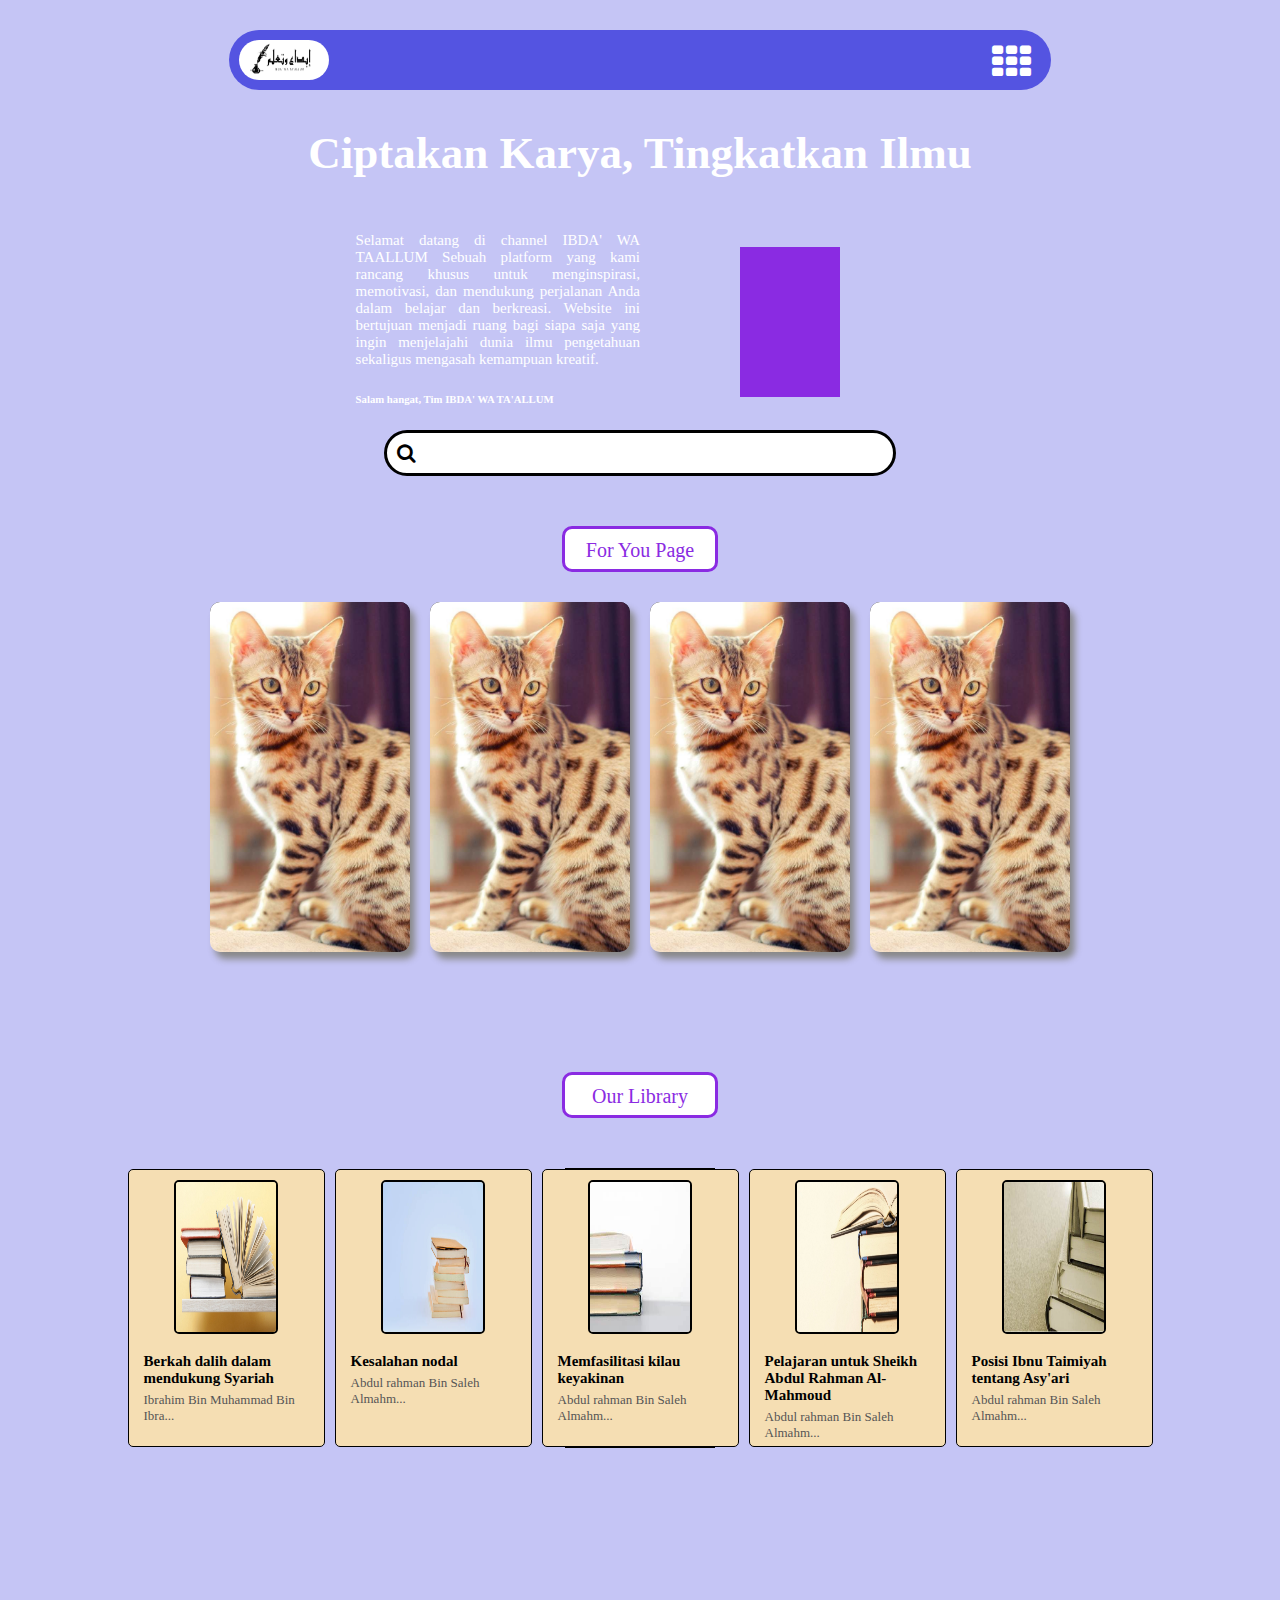
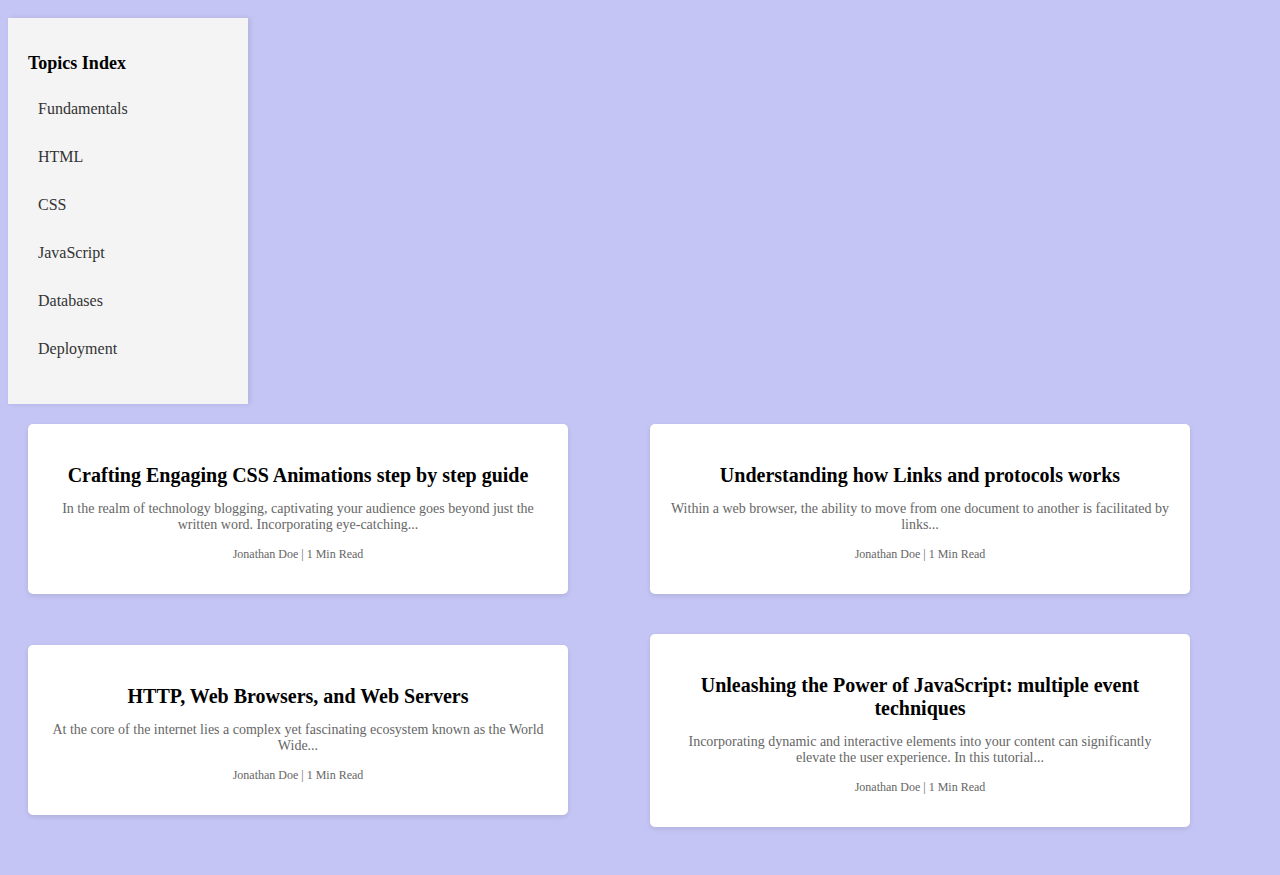
==== index.html @ 6e53a810 "hampir jadi tapi bubar" ====
<!DOCTYPE html>
<html lang="en">
<head>
    <meta charset="UTF-8">
    <meta name="viewport" content="width=device-width, initial-scale=1.0">
    <title>ibda</title>
    <link rel="stylesheet" href="styles.css">
    <link rel="stylesheet" href="font-awesome-4.7.0/css/font-awesome.min.css">
</head>
<body>
    <div class="topbar">
        <div class="icon">
            <img src="logo.jpg" alt="logo">    
        </div>
        <div class="menu-web">
            <a href="#"><i class="fa fa-th" aria-hidden="true"></i></a>
        </div>
    </div>
    <div class="wrap">
        <div class="title">
            <h2>Ciptakan Karya, Tingkatkan Ilmu</h2>
        </div>
        <div class="descriptions">
            <div class="note-des">
                <p>Selamat datang di channel IBDA' WA TAALLUM Sebuah platform yang kami rancang khusus untuk menginspirasi, memotivasi, dan mendukung perjalanan Anda dalam belajar dan berkreasi. Website ini bertujuan menjadi ruang bagi siapa saja yang ingin menjelajahi dunia ilmu pengetahuan sekaligus mengasah kemampuan kreatif.</p>
                <h6>Salam hangat, Tim IBDA' WA TA'ALLUM</h6>
            </div>
                <div class="img-des"></div>
            </div>
        </div>
        <div  class="find">
            <a href="#"><i class="fa fa-search" aria-hidden="true"></i></a>
        </div>
        <div class="fyp">
            <p>For You Page</p>
            <div class="img-fyp">
                <div class="news-box">
                    <div class="news-image">
                        <img src="kucing.jpeg" alt="pns">
                    </div>
                </div>
                <div class="news-box f2">
                    <div class="news-image">
                        <img src="kucing.jpeg" alt="pns">
                    </div>
                </div>
                <div class="news-box f3">
                    <div class="news-image">
                        <img src="kucing.jpeg" alt="pns"> 
                    </div>
                </div>
                <div class="news-box f4">
                    <div class="news-image">
                        <img src="kucing.jpeg" alt="pns">
                    </div>
                </div>
            </div>
        </div>
        <div class="library">
            <a href="#"><p>Our Library</p></a>
            <div class="book-list">
                <div class="book-item">
                    <img src="book1.jpg" alt="Berkah dalih dalam mendukung Syariah">
                    <div class="title">Berkah dalih dalam mendukung Syariah</div>
                    <a href="#"><div class="author">Ibrahim Bin Muhammad Bin Ibra...</div></a>
                </div>
                <div class="book-item">
                    <img src="book2.jpg" alt="Kesalahan nodal">
                    <div class="title">Kesalahan nodal</div>
                    <a href="#"><div class="author">Abdul rahman Bin Saleh Almahm...</div></a>
                </div>
                <div class="book-item">
                    <img src="book3.jpg" alt="Memfasilitasi kilau keyakinan">
                    <div class="title">Memfasilitasi kilau keyakinan</div>
                    <a href="#"><div class="author">Abdul rahman Bin Saleh Almahm...</div></a>
                </div>
                <div class="book-item">
                    <img src="book4.jpg" alt="Pelajaran untuk Sheikh Abdul Rahman Al-Mahmoud">
                    <div class="title">Pelajaran untuk Sheikh Abdul Rahman Al-Mahmoud</div>
                    <a href="#"><div class="author">Abdul rahman Bin Saleh Almahm...</div></a>
                </div>
                <div class="book-item">
                    <img src="book5.jpg" alt="Posisi Ibnu Taimiyah tentang Asy'ari">
                    <div class="title">Posisi Ibnu Taimiyah tentang Asy'ari</div>
                    <a href="#"><div class="author">Abdul rahman Bin Saleh Almahm...</div></a>
                </div>
            </div>
        </div>
        <div class="Index">
            <div class="sidebar">
                <h2>Topics Index</h2>
                <ul>
                    <li><a href="#">Fundamentals</a></li>
                    <li><a href="#">HTML</a></li>
                    <li><a href="#">CSS</a></li>
                    <li><a href="#">JavaScript</a></li>
                    <li><a href="#">Databases</a></li>
                    <li><a href="#">Deployment</a></li>
                </ul>
            </div>
            <div class="content">
            <div class="card">
                <h3>Crafting Engaging CSS Animations step by step guide</h3>
                <p>In the realm of technology blogging, captivating your audience goes beyond just the written word. Incorporating eye-catching...</p>
                <p class="meta">Jonathan Doe | 1 Min Read</p>
            </div>
            <div class="card">
                <h3>Understanding how Links and protocols works</h3>
                <p>Within a web browser, the ability to move from one document to another is facilitated by links...</p>
                <p class="meta">Jonathan Doe | 1 Min Read</p>
            </div>
            <div class="card">
                <h3>HTTP, Web Browsers, and Web Servers</h3>
                <p>At the core of the internet lies a complex yet fascinating ecosystem known as the World Wide...</p>
                <p class="meta">Jonathan Doe | 1 Min Read</p>
            </div>
            <div class="card">
                <h3>Unleashing the Power of JavaScript: multiple event techniques</h3>
                <p>Incorporating dynamic and interactive elements into your content can significantly elevate the user experience. In this tutorial...</p>
                <p class="meta">Jonathan Doe | 1 Min Read</p>
            </div>
            </div>
        </div>
    </div>
</body>
</html>
---- styles.css ----
body {
    background-color: rgb(197, 197, 245);
}
.topbar {
    background-color: rgb(84, 84, 225);
    width: 65%;
    height: 60px;
    display: grid;
    grid-template-columns: 1fr 1fr;
    /* text-align: center; */
    font-size: 39px;
    /* color: white; */
    /* position: fixed; */
    z-index: 1000;
    border-radius: 100px;
    margin: 30px auto;
}
.icon {
    /* background-color: aquamarine; */
    margin: 10px 0px 10px 10px;
    /* border-radius: 100px; */
}
.icon img {
    width: 90px;
    height: 40px;
    /* border-radius: 90px; */
    /* text-align: left; */
    /* padding-left: 200px;
    padding-top: 35px; */
    /* margin: auto; */
    border-radius: 100px;
}
.menu-web {
    /* background-color: darkred; */
    /* padding-top: 35px; */
    /* padding-bottom: 10px; */
    /* padding-left: 65%;
    color: aliceblue; */
    margin: 10px 20px 10px auto;
}
.menu-web a {
    color: white;
}
.menu-web a:hover {
    color: pink;
}
.wrap {
    /* background-color: #242424; */
    margin: auto;
    /* border-radius: 10px; */
    /* box-shadow: 0px 0px 50px 70px rgba(0, 0, 0, 0.3); */
    padding-top: 30px;
    padding-bottom: 30px;
    display: inline;
    grid-template-columns: 1fr;
    grid-gap: 20px;
    width: 40%;
    height: 4000px;
}
.title {
    color: white;
    text-align: center;
    font-size: 30px;
}
.descriptions {
    color: white;
    /* background-color: blue; */
    display: grid;
    grid-template-columns: 1fr 1fr;
    width: 45%;
    margin: auto;
}
/* .note-des img {
    grid-template-columns: 2fr 1fr;
    background-color: blue;
} */
.note-des {
    /* background-color: aqua; */
    /* padding-left: 55%;
    padding-top: 10px; */
    padding: 10px auto 0px auto;
}
.note-des p {
    font-size: 15px;
    /* text-align: justify; */
    text-align: justify;
    /* width: 200px; */
}
.img-des {
    background-color: blueviolet;
    width: 100px;
    /* margin: auto; */
    text-align: center;
    /* position: relative; */
    /* transform: translate(100%); */
    /* padding-left: 20px; */
    /* margin-left:15%; */
    height: 150px;
    /* margin-top: 30px; */
    overflow: hidden;
    margin: 30px auto 0px 100px;
}
.find {
    background-color: white;
    width: 40%;
    height: 40px;
    margin: auto;
    border-radius: 100px;
    border-color: black;
    border-style: solid;
}
.find i {
    font-size: 20px;
    margin-left: 10px;
    color: black;
    padding-top: 10px;
}
.find i:hover {
    color: blueviolet;
}
.fyp {
    background-color: white;
    width: 150px;
    height: 40px;
    margin:  50px auto;
    border-radius: 10px;
    border-color: blueviolet;
    border-style: solid;
}
.fyp p {
    text-align: center;
    font-size: 20px;
    color: blueviolet;
    margin: 10px auto;
}
.news-box {
    width: 200px;
    height: 250px;
    border-radius: 10px;
    background-color: black;
}
.img-fyp {
    display: grid;
    grid-template-columns: 1fr 1fr 1fr 1fr;
    margin-top: 40px;
    gap: 20px;
    justify-content: center;
    height: 100vh;
    text-align: center;
}
.news-image {
    height: 350px;
    /* background-color: aquamarine; */
    overflow: hidden;
    border-radius: 10px;
    box-shadow: 5px 7px 7px #888888;
}
.news-image img{
    width: 100%;
}
.library {
    background-color: white;
    width: 150px;
    height: 40px;
    margin: 450px;
    border-radius: 10px;
    border-color: blueviolet;
    border-style: solid;
    margin: 500px auto;
}
.library p {
    text-align: center;
    font-size: 20px;
    color: blueviolet;
    margin: 10px 0 0 0;
}
.library a {
    text-decoration: none;
    color: blueviolet;
}
.library a:hover {
    color: blueviolet;
}
.book-list {
    display: grid;
    grid-template-columns: 1fr 1fr 1fr 1fr 1fr;
    justify-content: center;
    border: 1px black solid;
    gap: 10px;
    text-align: center;
    margin-top: 60px;
}
.book-item {
    border: 1px black solid;
    background-color: wheat;
    border-radius: 5px;
}
.book-item img {
    margin: 10px;
    width: 100px;
    height: 150px;
    border: 2px solid black;
    border-radius: 5px;
}
.book-item .title {
    font-weight: bold;
    width: 180px;
    color: black;
    font-size: 15px;
    text-align: left;
    margin-top: 5px;
    margin-left: 15px;
}
.book-item .author {
    color: #555;
    width: 180px;
    font-size: 13px;
    text-align: left;
    margin-top: 5px;
    margin-bottom: 5px;
    margin-left: 15px;
}
.index {
    display: grid;
    grid-template-columns: 1fr 1fr;
}
.sidebar {
    width: 200px;
    background-color: #f4f4f4;
    padding: 20px;
    box-shadow: 2px 0 5px rgba(0,0,0,0.1);
}
.sidebar h2 {
    font-size: 18px;
    margin-bottom: 10px;
}
.sidebar ul {
    list-style: none;
    padding: 0;
}
.sidebar ul li {
    margin-bottom: 10px;
}
.sidebar ul li a {
    text-decoration: none;
    color: #333;
    display: block;
    padding: 10px;
    border-radius: 5px;
    transition: background-color 0.3s;
}
.sidebar ul li a:hover {
    background-color: #ddd;
}
.content {
    flex: 1;
    padding: 20px;
    display: grid;
    grid-template-columns: 1fr 1fr;
    gap: 20px;
    justify-content: center;
    align-items: center;

}
.content h1 {
    font-size: 24px;
    margin-bottom: 20px;
}
.card {
    background-color: #fff;
    padding: 20px;
    margin-bottom: 20px;
    box-shadow: 0 2px 5px rgba(0,0,0,0.1);
    border-radius: 5px;
    width: 500px;
    text-align: center;
}
.card h3 {
    font-size: 20px;
    margin-bottom: 10px;
}
.card p {
    font-size: 14px;
    color: #666;
}
.card .meta {
    font-size: 12px;
    color: #999;
}
@media (max-width: 1139px) {
}
@media (max-width: 879px) {
    .note-des {
        padding-left: 45%;
        /* margin-left: 16%; */
    }
}
@media (max-width: 819px) {
    /* .note-des {
        padding-left: 35%;
    } */
    /* .menu-web {
        margin: 10px 20px 10px 150px;
    } */
    .img-fyp {
        grid-template-columns: 1fr 1fr 1fr;
    }
    .f4 {
        display: none;
    }
}
@media (max-width: 609px) {
    /* .note-des {
        padding-left: 15%;
    } */
    /* .menu-web {
        margin: 10px 20px 10px 100px;
    } */
    .img-fyp {
        grid-template-columns: 1fr 1fr 1fr;
    }
    .f4 {
        display: none;
    }
}
@media (max-width: 490px) {
    /* .note-des {
        padding-left: 0%;
    } */
    /* .menu-web {
        margin: 10px 20px 10px auto;
    } */
    .img-fyp {
        grid-template-columns: 1fr 1fr;
    }
    .f4 {
        display: none;
    }
    .f3 {
        display: none;
    }
}
@media (max-width: 328px) {
    /* .note-des {
        padding-left: 0%;
    } */
    .menu-web {
        margin: 10px 15px 10px auto;
    }
    .img-fyp {
        grid-template-columns: 1fr;
    }
    .f4 {
        display: none;
    }
    .f3 {
        display: none;
    }
    .f2 {
        display: none;
    }
}
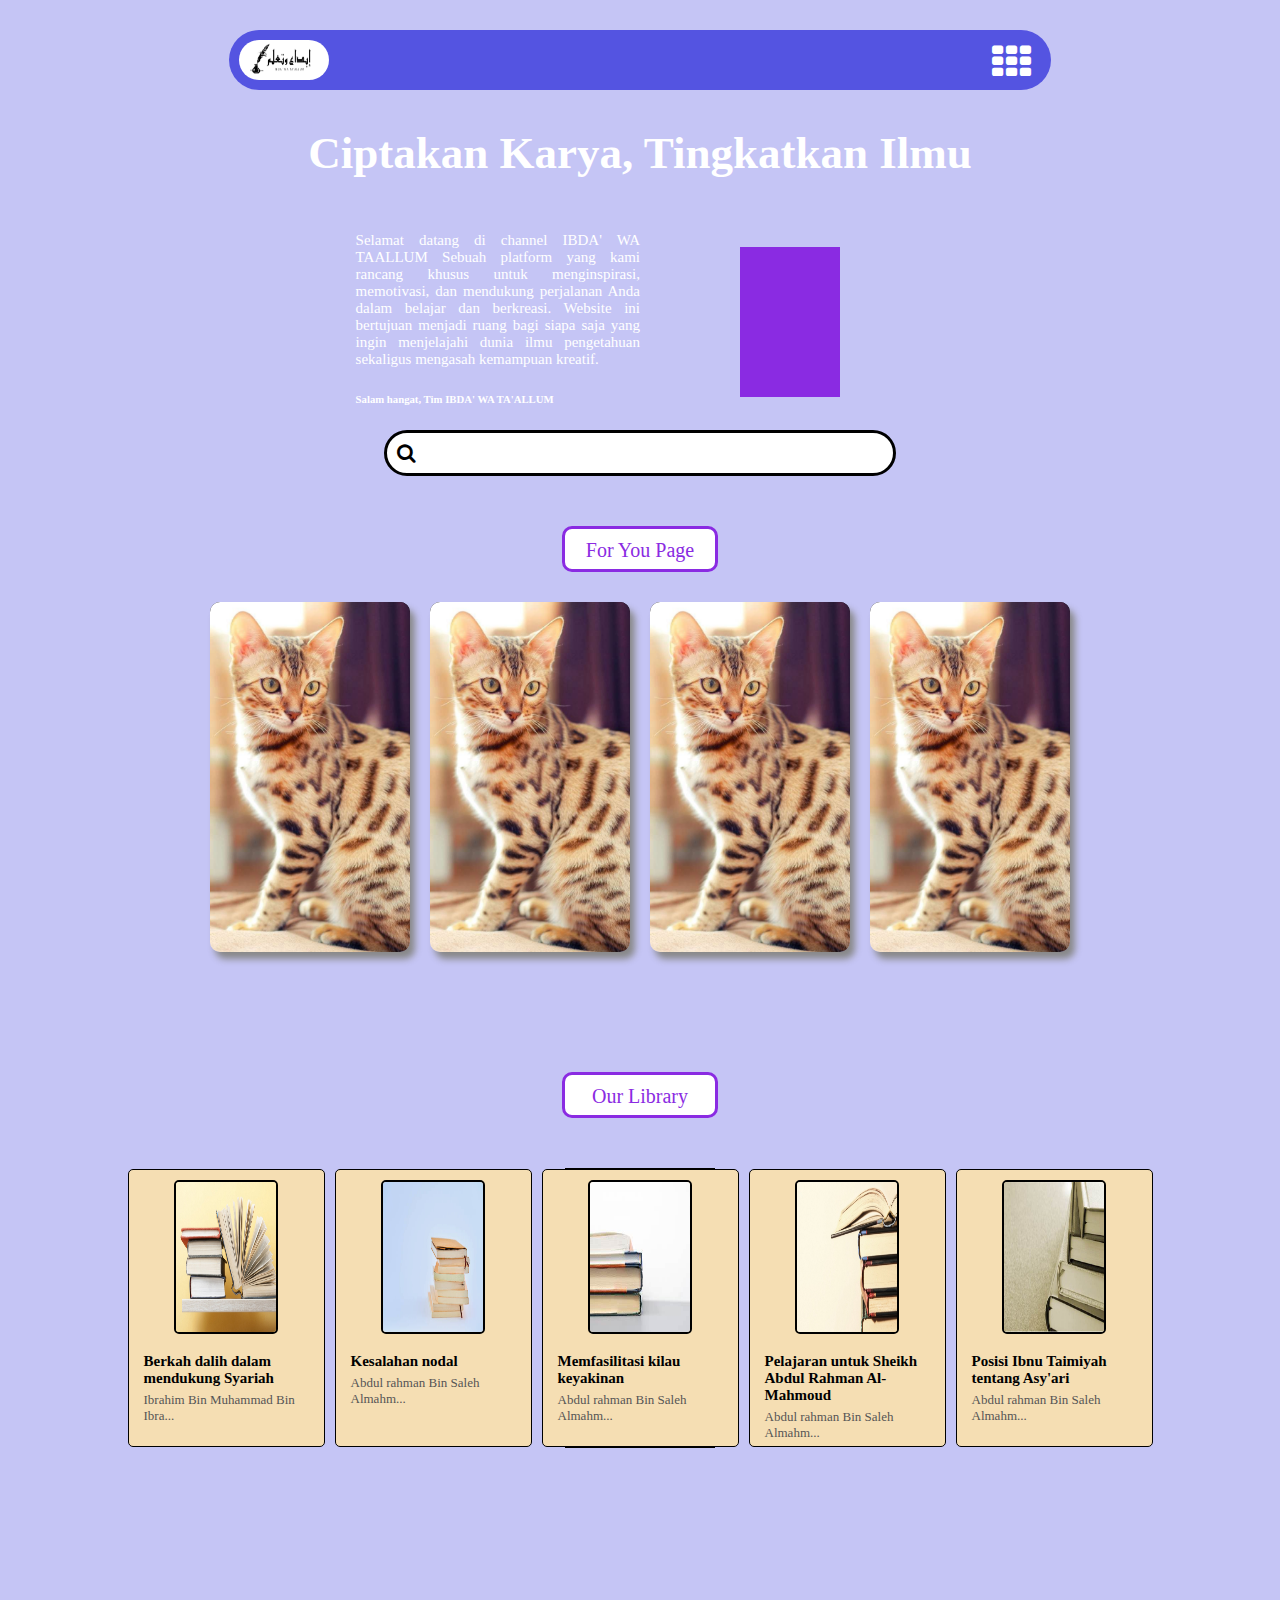
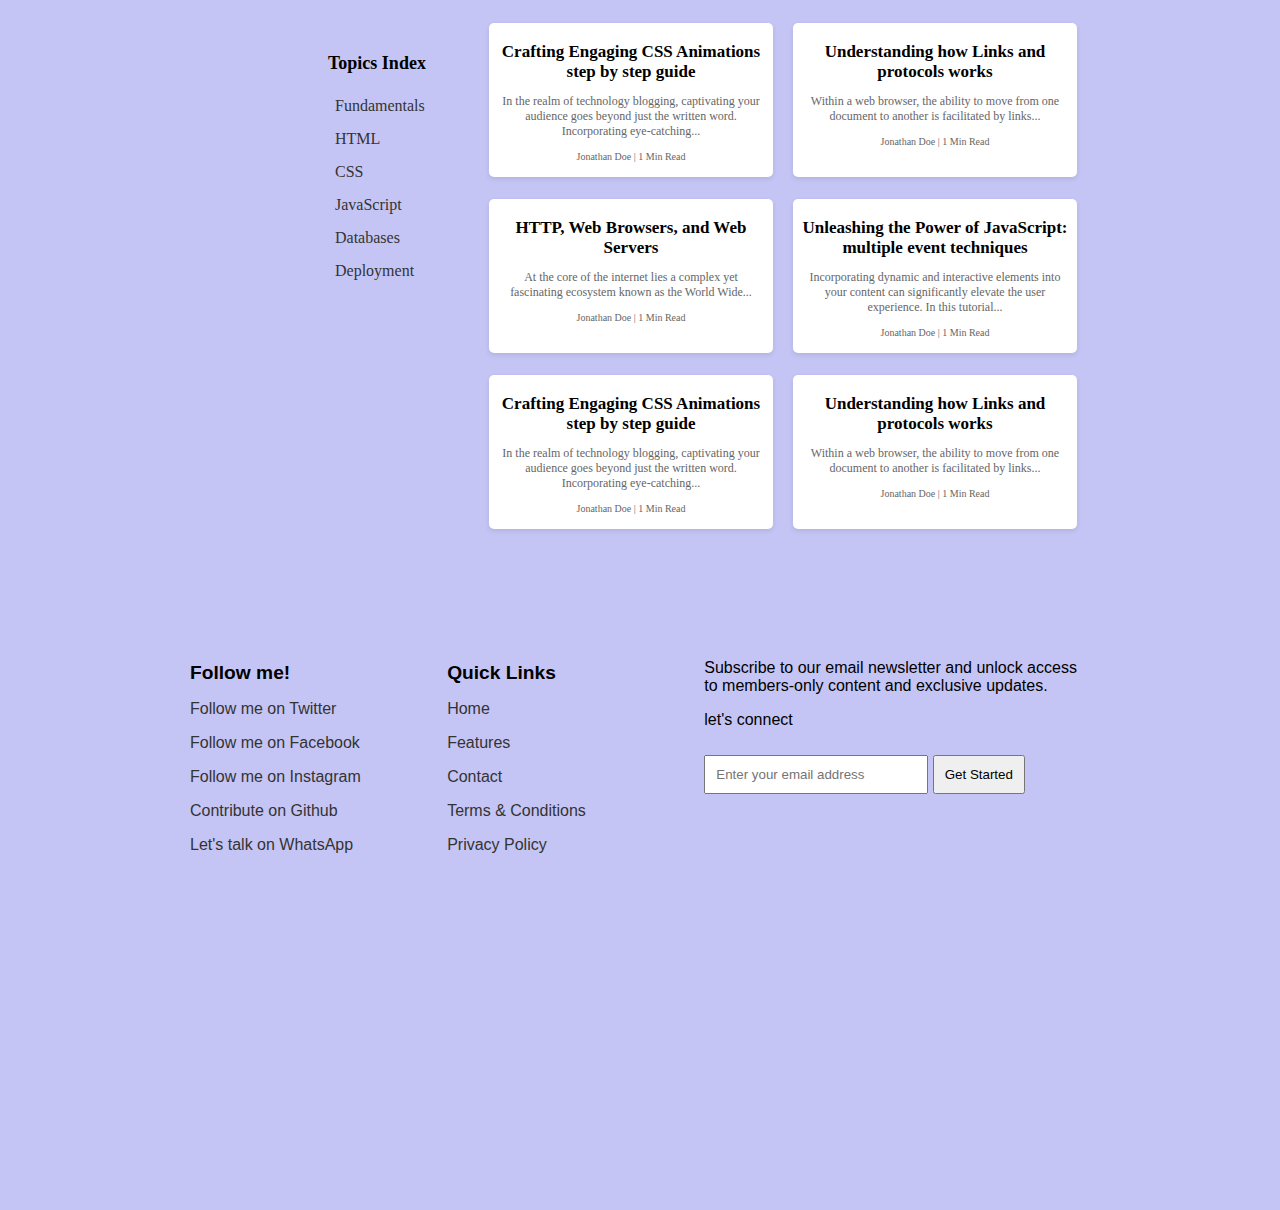
==== commit 3151d9d6: "footer" ====
--- a/index.html
+++ b/index.html
@@ -86,7 +86,7 @@
                 </div>
             </div>
         </div>
-        <div class="Index">
+        <div class="all">
             <div class="sidebar">
                 <h2>Topics Index</h2>
                 <ul>
@@ -99,28 +99,74 @@
                 </ul>
             </div>
             <div class="content">
-            <div class="card">
-                <h3>Crafting Engaging CSS Animations step by step guide</h3>
-                <p>In the realm of technology blogging, captivating your audience goes beyond just the written word. Incorporating eye-catching...</p>
-                <p class="meta">Jonathan Doe | 1 Min Read</p>
-            </div>
-            <div class="card">
-                <h3>Understanding how Links and protocols works</h3>
-                <p>Within a web browser, the ability to move from one document to another is facilitated by links...</p>
-                <p class="meta">Jonathan Doe | 1 Min Read</p>
-            </div>
-            <div class="card">
-                <h3>HTTP, Web Browsers, and Web Servers</h3>
-                <p>At the core of the internet lies a complex yet fascinating ecosystem known as the World Wide...</p>
-                <p class="meta">Jonathan Doe | 1 Min Read</p>
-            </div>
-            <div class="card">
-                <h3>Unleashing the Power of JavaScript: multiple event techniques</h3>
-                <p>Incorporating dynamic and interactive elements into your content can significantly elevate the user experience. In this tutorial...</p>
-                <p class="meta">Jonathan Doe | 1 Min Read</p>
-            </div>
+                <div class="card">
+                    <h3>Crafting Engaging CSS Animations step by step guide</h3>
+                    <p>In the realm of technology blogging, captivating your audience goes beyond just the written word. Incorporating eye-catching...</p>
+                    <p class="meta">Jonathan Doe | 1 Min Read</p>
+                </div>
+                <div class="card">
+                    <h3>Understanding how Links and protocols works</h3>
+                    <p>Within a web browser, the ability to move from one document to another is facilitated by links...</p>
+                    <p class="meta">Jonathan Doe | 1 Min Read</p>
+                </div>
+                <div class="card">
+                    <h3>HTTP, Web Browsers, and Web Servers</h3>
+                    <p>At the core of the internet lies a complex yet fascinating ecosystem known as the World Wide...</p>
+                    <p class="meta">Jonathan Doe | 1 Min Read</p>
+                </div>
+                <div class="card">
+                    <h3>Unleashing the Power of JavaScript: multiple event techniques</h3>
+                    <p>Incorporating dynamic and interactive elements into your content can significantly elevate the user experience. In this tutorial...</p>
+                    <p class="meta">Jonathan Doe | 1 Min Read</p>
+                </div>
+                <div class="card">
+                    <h3>Crafting Engaging CSS Animations step by step guide</h3>
+                    <p>In the realm of technology blogging, captivating your audience goes beyond just the written word. Incorporating eye-catching...</p>
+                    <p class="meta">Jonathan Doe | 1 Min Read</p>
+                </div>
+                <div class="card">
+                    <h3>Understanding how Links and protocols works</h3>
+                    <p>Within a web browser, the ability to move from one document to another is facilitated by links...</p>
+                    <p class="meta">Jonathan Doe | 1 Min Read</p>
+                </div>
             </div>
         </div>
+        <!DOCTYPE html>
+<html lang="en">
+<head>
+    <meta charset="UTF-8">
+    <meta name="viewport" content="width=device-width, initial-scale=1.0">
+    <title>Footer Example</title>
+    <link rel="stylesheet" type="text/css" href="style.css">
+</head>
+<body>
+    <footer class="footer">
+        <div class="section">
+            <h3>Follow me!</h3>
+            <p><a href="#">Follow me on Twitter</a></p>
+            <p><a href="#">Follow me on Facebook</a></p>
+            <p><a href="#">Follow me on Instagram</a></p>
+            <p><a href="#">Contribute on Github</a></p>
+            <p><a href="#">Let's talk on WhatsApp</a></p>
+        </div>
+        <div class="section">
+            <h3>Quick Links</h3>
+            <p><a href="#">Home</a></p>
+            <p><a href="#">Features</a></p>
+            <p><a href="#">Contact</a></p>
+            <p><a href="#">Terms & Conditions</a></p>
+            <p><a href="#">Privacy Policy</a></p>
+        </div>
+        <div class="section">
+            <p>Subscribe to our email newsletter and unlock access to members-only content and exclusive updates.</p>
+            <p>let's connect</p>
+            <input type="email" placeholder="Enter your email address">
+            <button>Get Started</button>
+        </div>
+    </footer>
+</body>
+</html>
+
     </div>
 </body>
 </html>--- a/styles.css
+++ b/styles.css
@@ -220,15 +220,16 @@
     margin-bottom: 5px;
     margin-left: 15px;
 }
-.index {
-    display: grid;
-    grid-template-columns: 1fr 1fr;
+.all {
+    display: grid;
+    grid-template-columns: 1fr 2fr;
 }
 .sidebar {
-    width: 200px;
-    background-color: #f4f4f4;
+    width: 150px;
+    /* background-color: #f4f4f4; */
     padding: 20px;
-    box-shadow: 2px 0 5px rgba(0,0,0,0.1);
+    margin-left: 300px;
+    /* box-shadow: 2px 0 0 rgba(0,0,0,0.1); */
 }
 .sidebar h2 {
     font-size: 18px;
@@ -239,53 +240,91 @@
     padding: 0;
 }
 .sidebar ul li {
-    margin-bottom: 10px;
+    margin-bottom: 1px;
 }
 .sidebar ul li a {
     text-decoration: none;
     color: #333;
     display: block;
-    padding: 10px;
+    padding: 7px;
     border-radius: 5px;
-    transition: background-color 0.3s;
 }
 .sidebar ul li a:hover {
     background-color: #ddd;
+    margin-right: 45px;
 }
 .content {
-    flex: 1;
-    padding: 20px;
+    padding: 5px;
     display: grid;
     grid-template-columns: 1fr 1fr;
     gap: 20px;
     justify-content: center;
     align-items: center;
-
+    margin-left: 190px;
+    width: 180px;
+    height: 150px;
+    bottom: 5px solid black;
 }
 .content h1 {
-    font-size: 24px;
-    margin-bottom: 20px;
+    font-size: 20px;
+    margin-bottom: 10px;
 }
 .card {
     background-color: #fff;
-    padding: 20px;
-    margin-bottom: 20px;
+    padding: 2px;
+    margin-bottom: 2px;
     box-shadow: 0 2px 5px rgba(0,0,0,0.1);
     border-radius: 5px;
-    width: 500px;
-    text-align: center;
+    width: 280px;
+    text-align: center;
+    height: 150px;
 }
 .card h3 {
-    font-size: 20px;
+    font-size: 17px;
     margin-bottom: 10px;
 }
 .card p {
-    font-size: 14px;
+    font-size: 12px;
     color: #666;
+    text-align: center;
+    justify-content: center;
+    margin-left: 10px;
+    margin-right: 10px;
 }
 .card .meta {
-    font-size: 12px;
-    color: #999;
+    font-size: 10px;
+}
+.footer {
+    padding: 20px;
+    text-align: center;
+    font-family: Arial, sans-serif;
+    display: grid;
+    grid-template-columns: 1fr 1fr 1.5fr;
+    text-align: left;
+    margin-top: 300px;
+    width: 900px;
+    margin: 300px auto;
+    border-radius: 10px;
+}
+.footer .section {
+    margin-bottom: 20px;
+}
+.footer h3 {
+    font-size: 1.2em;
+    margin-bottom: 10px;
+}
+.footer a {
+    color: #333;
+    text-decoration: none;
+}
+.footer input[type="email"] {
+    padding: 10px;
+    margin-top: 10px;
+    width: 200px;
+}
+.footer button {
+    padding: 10px;
+    margin-top: 10px;
 }
 @media (max-width: 1139px) {
 }
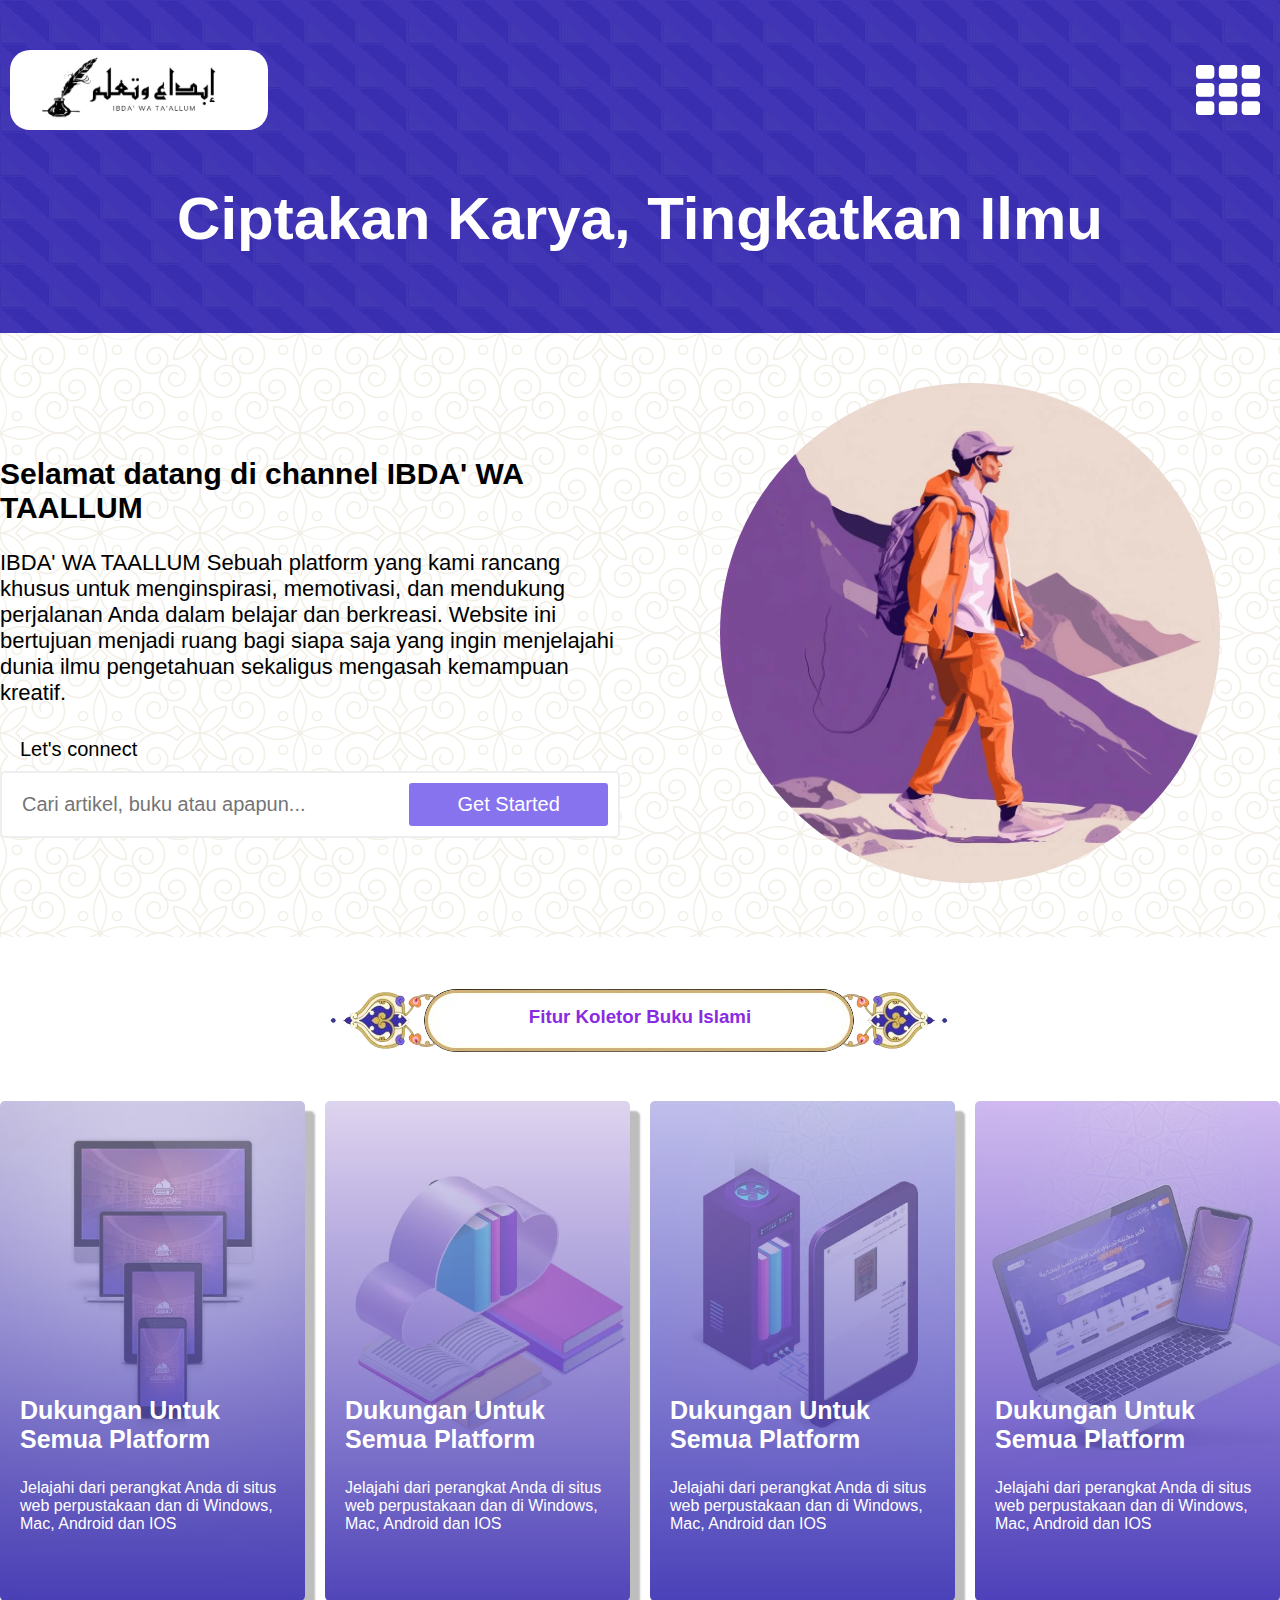
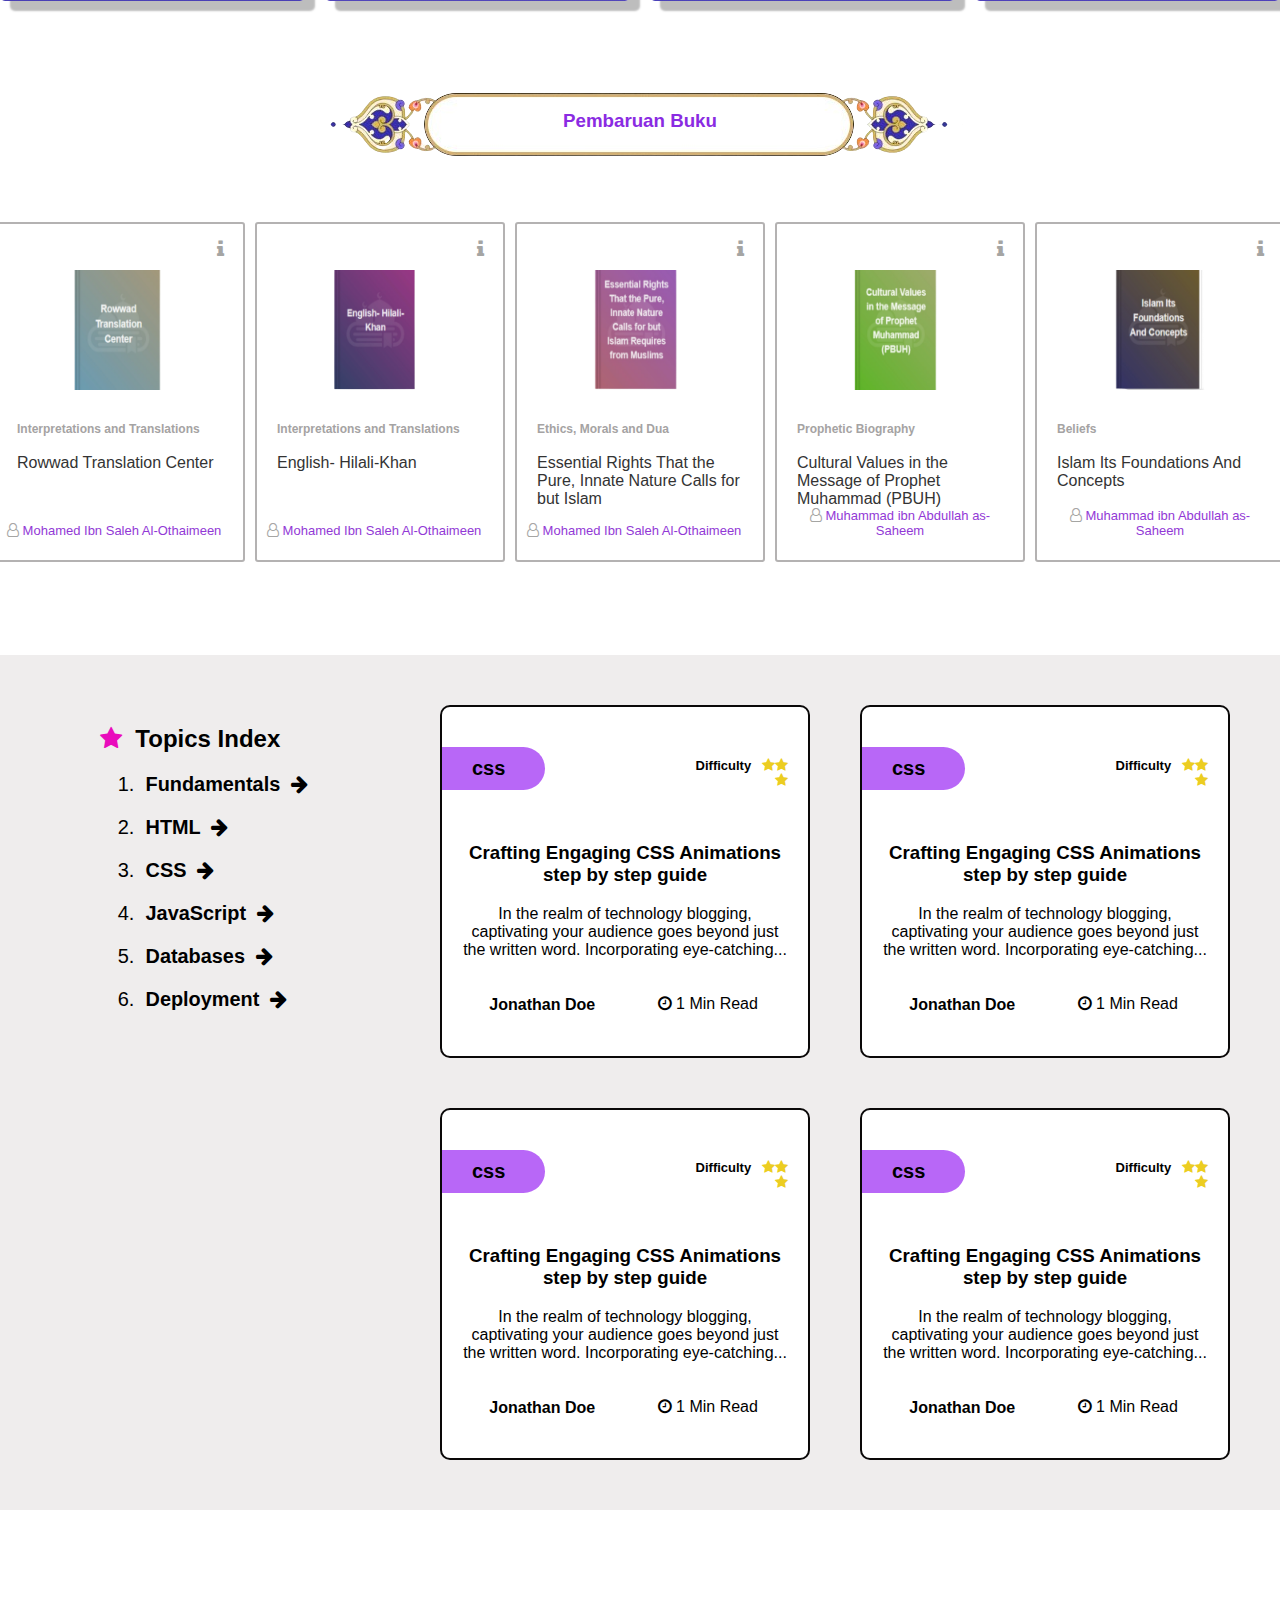
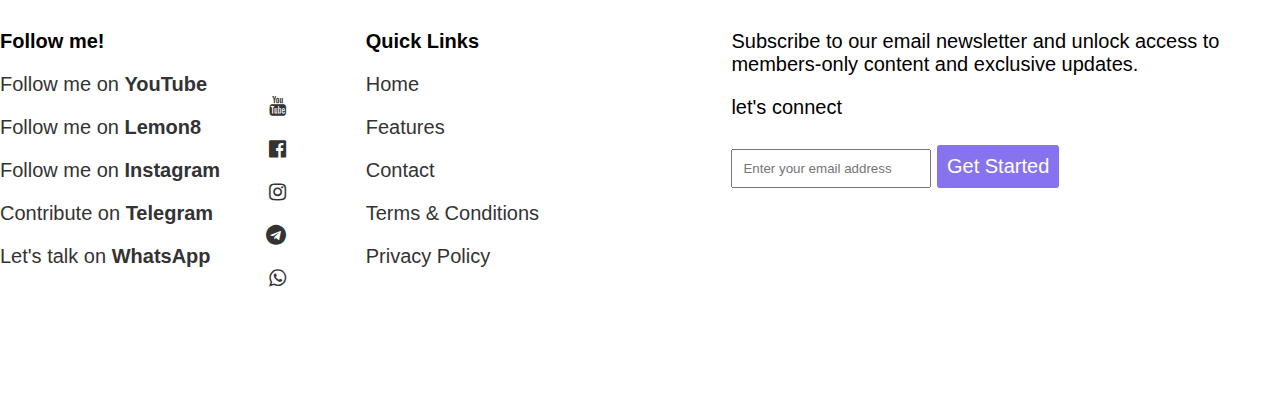
==== commit 260ad499: "footer" ====
--- a/index.html
+++ b/index.html
@@ -7,19 +7,307 @@
     <link rel="stylesheet" href="styles.css">
     <link rel="stylesheet" href="font-awesome-4.7.0/css/font-awesome.min.css">
 </head>
-<body>
-    <div class="topbar">
-        <div class="icon">
-            <img src="logo.jpg" alt="logo">    
-        </div>
-        <div class="menu-web">
-            <a href="#"><i class="fa fa-th" aria-hidden="true"></i></a>
-        </div>
-    </div>
-    <div class="wrap">
-        <div class="title">
-            <h2>Ciptakan Karya, Tingkatkan Ilmu</h2>
-        </div>
+<body>   
+    <!-- Start Header -->
+    <div class="header">
+        <div class="container">
+            <div class="topbar grid-container-2">
+                <div class="icon">
+                    <img src="logo.jpg" alt="logo">    
+                </div>
+                <div class="menu-web">
+                    <a href="#"><i class="fa fa-th fa-4x" aria-hidden="true"></i></a>
+                </div>
+            </div>
+            <div class="site-title">
+                <h1>Ciptakan Karya, Tingkatkan Ilmu</h1>
+            </div>
+        </div>
+    </div>
+    <!-- End Header -->
+
+    <!-- Start Hero About Us -->
+    <div class="hero">
+        <div class="container">
+            <div class="about grid-container-2">
+                <div class="welcome-message">
+                    <h2>Selamat datang di channel IBDA' WA TAALLUM</h2>
+                    <p>IBDA' WA TAALLUM Sebuah platform yang kami rancang khusus untuk menginspirasi, memotivasi, dan mendukung perjalanan Anda dalam belajar dan berkreasi. Website ini bertujuan menjadi ruang bagi siapa saja yang ingin menjelajahi dunia ilmu pengetahuan sekaligus mengasah kemampuan kreatif.</p>
+                    <!-- Start Search Box -->
+                    <div class="search-title">Let's connect</div>
+                    <div class="search-box">
+                        <input type="text" name="search" placeholder="Cari artikel, buku atau apapun..."/>
+                        <button>Get Started</button>
+                    </div>
+                    <!-- End Search Box -->
+                </div>
+                <div class="welcome-image">
+                    <img src="about.webp" />
+                </div>
+            </div>
+        </div>
+    </div>
+    <!-- End Hero About Us -->
+
+    <!-- Start Feature -->
+    <div class="feature">
+        <div class="container">
+            <div class="title-floral"><h3>Fitur Koletor Buku Islami</h3></div>
+                <div class="feature-list">
+                    <div class="feature-box feature-box-platform">
+                        <div class="section-info">
+                            <h3>Dukungan Untuk Semua Platform</h3>
+                            <p>Jelajahi dari perangkat Anda di situs web perpustakaan dan di Windows, Mac, Android dan IOS</p>
+                        </div>
+                    </div>
+                    <div class="feature-box feature-box-modern-old">
+                        <div class="section-info">
+                            <h3>Dukungan Untuk Semua Platform</h3>
+                            <p>Jelajahi dari perangkat Anda di situs web perpustakaan dan di Windows, Mac, Android dan IOS</p>
+                        </div>                    
+                    </div>
+                    <div class="feature-box feature-box-diversity">
+                        <div class="section-info">
+                            <h3>Dukungan Untuk Semua Platform</h3>
+                            <p>Jelajahi dari perangkat Anda di situs web perpustakaan dan di Windows, Mac, Android dan IOS</p>
+                        </div>                    
+                    </div>
+                    <div class="feature-box feature-box-beauty">
+                        <div class="section-info">
+                            <h3>Dukungan Untuk Semua Platform</h3>
+                            <p>Jelajahi dari perangkat Anda di situs web perpustakaan dan di Windows, Mac, Android dan IOS</p>
+                        </div>                    
+                    </div>
+                </div>
+            </div>
+        </div>
+    </div>
+    <!-- End Feature -->
+
+    <!-- start library -->
+    <div class="feature">
+        <div class="container">
+            <div class="title-floral"><h3>Pembaruan Buku</h3>
+                <div class="feature-list feature-list-library">
+                    <div class="feature-box-white"><a href="#"></a>
+                        <div class="library-info">
+                            <i class="fa fa-info" aria-hidden="true"></i>
+                            <img src="1-removebg-preview.png" alt="1">
+                            <h6>Interpretations and Translations</h6>
+                            <p>Rowwad Translation Center</p>
+                            <h5><a href="#"><i class="fa fa-user-o" aria-hidden="true"></i>  Mohamed Ibn Saleh Al-Othaimeen</h5></a>
+                        </div>
+                    </div>
+                    <div class="feature-box-white"><a href="#"></a>
+                        <div class="library-info">
+                            <i class="fa fa-info" aria-hidden="true"></i>
+                            <img src="2-removebg-preview.png" alt="1">
+                            <h6>Interpretations and Translations</h6>
+                            <p>English- Hilali-Khan</p>
+                            <h5><a href="#"><i class="fa fa-user-o" aria-hidden="true"></i>  Mohamed Ibn Saleh Al-Othaimeen</h5></a>
+                        </div>
+                    </div>
+                    <div class="feature-box-white"><a href="#"></a>
+                        <div class="library-info">
+                            <a href="#"><i class="fa fa-info" aria-hidden="true"></i></a>
+                            <img src="3-removebg-preview.png" alt="1">
+                            <h6>Ethics, Morals and Dua</h6>
+                            <p>Essential Rights That the Pure, Innate Nature Calls for but Islam</p>
+                            <h5><a href="#"><i class="fa fa-user-o" aria-hidden="true"></i>  Mohamed Ibn Saleh Al-Othaimeen</h5></a>
+                        </div>
+                    </div>
+                    <div class="feature-box-white"><a href="#"></a>
+                        <div class="library-info">
+                            <i class="fa fa-info" aria-hidden="true"></i>
+                            <img src="4-removebg-preview.png" alt="1">
+                            <h6>Prophetic Biography</h6>
+                            <p>Cultural Values in the Message of Prophet Muhammad (PBUH)</p>
+                            <h5><a href="#"><i class="fa fa-user-o" aria-hidden="true"></i>  Muhammad ibn Abdullah as-Saheem</h5></a>
+                        </div>
+                    </div>
+                    <div class="feature-box-white"><a href="#"></a>
+                        <div class="library-info">
+                            <i class="fa fa-info" aria-hidden="true"></i>
+                            <img src="5-removebg-preview.png" alt="1">
+                            <h6>Beliefs</h6>
+                            <p>Islam Its Foundations And Concepts</p>
+                            <h5><a href="#"><i class="fa fa-user-o" aria-hidden="true"></i>  Muhammad ibn Abdullah as-Saheem</a></h5>
+                        </div>
+                    </div>
+                </div>
+            </div>
+        </div>
+    </div>
+    <!-- end library -->
+
+    <!-- start blog -->
+    <div class="blog">
+        <div class="container">
+            <!-- grid pertama -->
+            <div class="blog-list">
+                <!-- div untuk tema -->
+                <div class="blog-box">
+                    <h2><i class="fa fa-star starrr" aria-hidden="true"></i> &nbsp;Topics Index</h2>
+                    <ol>
+                        <li><a href="#"><h3>&nbsp;Fundamentals  &nbsp;<i class="fa fa-arrow-right" aria-hidden="true"></i></h3></a></li>
+                        <li><a href="#"><h3>&nbsp;HTML  &nbsp;<i class="fa fa-arrow-right" aria-hidden="true"></i></h3></a></li>
+                        <li><a href="#"><h3>&nbsp;CSS  &nbsp;<i class="fa fa-arrow-right" aria-hidden="true"></i></h3></a></li>
+                        <li><a href="#"><h3>&nbsp;JavaScript  &nbsp;<i class="fa fa-arrow-right" aria-hidden="true"></i></h3></a></li>
+                        <li><a href="#"><h3>&nbsp;Databases  &nbsp;<i class="fa fa-arrow-right" aria-hidden="true"></i></h3></a></li>
+                        <li><a href="#"><h3>&nbsp;Deployment  &nbsp;<i class="fa fa-arrow-right" aria-hidden="true"></i></h3></a></li>
+                    </ol>
+                </div>
+                <!-- div untuk blog dan grid ke dua -->
+                <div class="blog-info">
+                    <div class="blog-text">
+                        <div class="star">
+                            <h5>css</h5>
+                            <H6>Difficulty &nbsp;&nbsp;<i class="fa fa-star" aria-hidden="true"></i><i class="fa fa-star" aria-hidden="true"></i><i class="fa fa-star" aria-hidden="true"></i></H6>
+                        </div>
+                        <h3>Crafting Engaging CSS Animations step by step guide</h3>
+                        <p>In the realm of technology blogging, captivating your audience goes beyond just the written word. Incorporating eye-catching...</p>
+                        <div class="time">
+                            <h4>Jonathan Doe</h4>
+                            <footer> <i class="fa fa-clock-o" aria-hidden="true"></i> <a href="#"> 1 Min Read</a> </footer>
+                        </div>
+                    </div>
+                    <div class="blog-text">
+                        <div class="star">
+                            <h5>css</h5>
+                            <H6>Difficulty &nbsp;&nbsp;<i class="fa fa-star" aria-hidden="true"></i><i class="fa fa-star" aria-hidden="true"></i><i class="fa fa-star" aria-hidden="true"></i></H6>
+                        </div>
+                        <h3>Crafting Engaging CSS Animations step by step guide</h3>
+                        <p>In the realm of technology blogging, captivating your audience goes beyond just the written word. Incorporating eye-catching...</p>
+                        <div class="time">
+                            <h4>Jonathan Doe</h4>
+                            <footer> <i class="fa fa-clock-o" aria-hidden="true"></i> <a href="#"> 1 Min Read</a> </footer>
+                        </div>
+                    </div>
+                    <div class="blog-text">
+                        <div class="star">
+                            <h5>css</h5>
+                            <H6>Difficulty &nbsp;&nbsp;<i class="fa fa-star" aria-hidden="true"></i><i class="fa fa-star" aria-hidden="true"></i><i class="fa fa-star" aria-hidden="true"></i></H6>
+                        </div>
+                        <h3>Crafting Engaging CSS Animations step by step guide</h3>
+                        <p>In the realm of technology blogging, captivating your audience goes beyond just the written word. Incorporating eye-catching...</p>
+                        <div class="time">
+                            <h4>Jonathan Doe</h4>
+                            <footer> <i class="fa fa-clock-o" aria-hidden="true"></i> <a href="#"> 1 Min Read</a> </footer>
+                        </div>
+                    </div>
+                    <div class="blog-text">
+                        <div class="star">
+                            <h5>css</h5>
+                            <H6>Difficulty &nbsp;&nbsp;<i class="fa fa-star" aria-hidden="true"></i><i class="fa fa-star" aria-hidden="true"></i><i class="fa fa-star" aria-hidden="true"></i></H6>
+                        </div>
+                        <h3>Crafting Engaging CSS Animations step by step guide</h3>
+                        <p>In the realm of technology blogging, captivating your audience goes beyond just the written word. Incorporating eye-catching...</p>
+                        <div class="time">
+                            <h4>Jonathan Doe</h4>
+                            <footer> <i class="fa fa-clock-o" aria-hidden="true"></i> <a href="#"> 1 Min Read</a> </footer>
+                        </div>
+                    </div>
+                </div>
+            </div>
+        </div>
+    </div>
+    <!-- end blog -->
+
+    <!-- start footer -->
+    <footer class="footer">
+        <div class="container">
+            <div class="footer-container">
+                <div class="section-apl">
+                    <h3> Follow me!</h3>
+                    <p><a href="#">Follow me on <b>YouTube</b> <i class="fa fa-youtube" aria-hidden="true"></i> </a></p>                
+                    <p><a href="#">Follow me on <b>Lemon8</b> <i class="fa fa-facebook-official" aria-hidden="true"></i> </a></p>
+                    <p><a href="#">Follow me on <b>Instagram</b> <i class="fa fa-instagram" aria-hidden="true"></i> </a></p>
+                    <p><a href="#">Contribute on <b>Telegram</b> <i class="fa fa-telegram" aria-hidden="true"></i> </a></p>
+                    <p><a href="#">Let's talk on <b>WhatsApp</b> <i class="fa fa-whatsapp" aria-hidden="true"></i> </a></p>
+                </div>
+                <div class="section">
+                    <h3>Quick Links</h3>
+                    <p><a href="#">Home</a></p>
+                    <p><a href="#">Features</a></p>
+                    <p><a href="#">Contact</a></p>
+                    <p><a href="#">Terms & Conditions</a></p>
+                    <p><a href="#">Privacy Policy</a></p>
+                </div>
+                <div class="section">
+                    <p>Subscribe to our email newsletter and unlock access to members-only content and exclusive updates.</p>
+                    <p>let's connect</p>
+                    <input type="email" placeholder="Enter your email address">
+                    <button>Get Started</button>
+                </div>
+            </div>
+        </div>
+    </footer>
+    <!-- and footer -->
+
+<!-- <div class="logo">   
+  <footer class="footer">
+    <div class="footer-container"> -->
+      <!-- Follow Me Section -->
+      <!-- <div class="follow-me">
+        <h3 class="section-title">Follow me!</h3>
+        <ul class="social-links">
+          <li><a href="#" class="social-link">Follow me on <span class="social-name">Twitter</span></a></li>
+          <li><a href="#" class="social-link">Follow me on <span class="social-name">Facebook</span></a></li>
+          <li><a href="#" class="social-link">Follow me on <span class="social-name">Instagram</span></a></li>
+          <li><a href="#" class="social-link">Contribute on <span class="social-name">GitHub</span></a></li>
+          <li><a href="#" class="social-link">Let's talk on <span class="social-name">WhatsApp</span></a></li>
+        </ul>
+      </div> -->
+
+      <!-- Quick Links Section -->
+      <!-- <div class="quick-links">
+        <h3 class="section-title">Quick Links</h3>
+        <ul class="links">
+          <li><a href="#" class="link">Home</a></li>
+          <li><a href="#" class="link">Features</a></li>
+          <li><a href="#" class="link">Contact</a></li>
+          <li><a href="#" class="link">Terms & Conditions</a></li>
+          <li><a href="#" class="link">Privacy Policy</a></li>
+        </ul>
+      </div> -->
+
+      <!-- Newsletter Section -->
+      <!-- <div class="newsletter">
+        <h3 class="brand-logo">Zento</h3>
+        <p class="newsletter-text">Subscribe to our email newsletter and unlock access to <strong>members-only</strong> content and <strong>exclusive updates</strong>.</p>
+        <form class="newsletter-form">
+          <input type="email" class="email-input" placeholder="Enter your email address" required>
+          <button type="submit" class="submit-button">Get Started</button>
+        </form>
+      </div>
+    </div>
+    <div class="footer-bottom">
+      <p class="footer-text">Zento Theme by EstudioPatagon • Powered by WordPress</p>
+    </div>
+  </footer>
+</div> -->
+
+
+
+
+
+
+
+
+
+
+
+
+
+
+
+
+
+
+
+
+    
+    <!-- <div class="wrap">
         <div class="descriptions">
             <div class="note-des">
                 <p>Selamat datang di channel IBDA' WA TAALLUM Sebuah platform yang kami rancang khusus untuk menginspirasi, memotivasi, dan mendukung perjalanan Anda dalam belajar dan berkreasi. Website ini bertujuan menjadi ruang bagi siapa saja yang ingin menjelajahi dunia ilmu pengetahuan sekaligus mengasah kemampuan kreatif.</p>
@@ -34,24 +322,24 @@
         <div class="fyp">
             <p>For You Page</p>
             <div class="img-fyp">
+                <div class="news-box f4">
+                    <div class="news-image">
+                        <img src="beauty.webp" alt="pns">
+                    </div>
+                </div>
                 <div class="news-box">
                     <div class="news-image">
-                        <img src="kucing.jpeg" alt="pns">
+                        <img src="diversity.webp" alt="pns">
                     </div>
                 </div>
                 <div class="news-box f2">
                     <div class="news-image">
-                        <img src="kucing.jpeg" alt="pns">
+                        <img src="moden-old.webp" alt="pns">
                     </div>
                 </div>
                 <div class="news-box f3">
                     <div class="news-image">
-                        <img src="kucing.jpeg" alt="pns"> 
-                    </div>
-                </div>
-                <div class="news-box f4">
-                    <div class="news-image">
-                        <img src="kucing.jpeg" alt="pns">
+                        <img src="platforms.webp" alt="pns"> 
                     </div>
                 </div>
             </div>
@@ -139,15 +427,15 @@
     <title>Footer Example</title>
     <link rel="stylesheet" type="text/css" href="style.css">
 </head>
-<body>
-    <footer class="footer">
+<body> -->
+    <!-- <footer class="footer">
         <div class="section">
             <h3>Follow me!</h3>
-            <p><a href="#">Follow me on Twitter</a></p>
-            <p><a href="#">Follow me on Facebook</a></p>
-            <p><a href="#">Follow me on Instagram</a></p>
-            <p><a href="#">Contribute on Github</a></p>
-            <p><a href="#">Let's talk on WhatsApp</a></p>
+            <p><a href="#">Follow me on <b>Twitter</b> <i class="fa fa-twitter-square" aria-hidden="true"></i> </a></p>
+            <p><a href="#">Follow me on <b>Facebook</b> <i class="fa fa-facebook-official" aria-hidden="true"></i> </a></p>
+            <p><a href="#">Follow me on <b>Instagram</b> <i class="fa fa-instagram" aria-hidden="true"></i> </a></p>
+            <p><a href="#">Contribute on <b>Github</b> <i class="fa fa-github" aria-hidden="true"></i> </a></p>
+            <p><a href="#">Let's talk on <b>WhatsApp</b> <i class="fa fa-whatsapp" aria-hidden="true"></i> </a></p>
         </div>
         <div class="section">
             <h3>Quick Links</h3>
@@ -163,10 +451,10 @@
             <input type="email" placeholder="Enter your email address">
             <button>Get Started</button>
         </div>
-    </footer>
+    </footer> -->
+<!-- </body>
+</html>
+
+    </div>
 </body>
-</html>
-
-    </div>
-</body>
-</html>+</html> -->--- a/styles.css
+++ b/styles.css
@@ -1,35 +1,357 @@
+* {
+    box-sizing: border-box;
+    font-family: 'Gill Sans', 'Gill Sans MT', Calibri, 'Trebuchet MS', sans-serif;
+}
 body {
-    background-color: rgb(197, 197, 245);
+    /* background-color: rgb(197, 197, 245); */
+    padding: 0px;
+    margin: 0px;
+}
+.grid-container-2 {
+    display: grid;
+    grid-template-columns: 1fr 1fr;
+    align-items: center;
+    gap: 40px;
+}
+.container {
+    max-width: 1300px;
+    margin: auto;
+}
+.header {
+    background-color: red;
+    background: url('bg-block-blue.jpg');
+    padding-top: 40px;
+    padding-bottom: 40px;
 }
 .topbar {
-    background-color: rgb(84, 84, 225);
-    width: 65%;
-    height: 60px;
+    margin: auto;
+}
+.icon {
+    margin: 10px 0px 10px 10px;
+}
+.icon img {
+    height: 80px;
+    border-radius:20px;
+}
+.hero {
+    padding-top: 50px;
+    padding-bottom: 50px;
+    background: url('floral.png');
+}
+.hero h2 {
+    font-size: 30px;
+}
+.hero p {
+    font-size: 22px;
+}
+.search-title {
+    padding: 10px 20px 10px 20px;
+    font-size: 20px;
+}
+.search-box {
+    display: grid;
+    grid-template-columns: 2fr 1fr;
+    background-color: white;
+    border: 2px solid #eeeeee;
+    padding: 10px;
+    border-radius: 5px;
+}
+.search-box input {
+    width: 100%;
+    border: none;
+    padding: 10px;
+    font-size: 20px;
+}
+.search-box input:focus {
+    border: none;
+    outline: none;
+}
+button {
+    cursor:pointer;
+    background-color: #8873ee;
+    border-radius: 3px;
+    font-size: 20px;
+    border: none;
+    color: white;
+}
+button:hover {
+    background-color: #9583ec;
+}
+.welcome-image {
+    text-align: center;
+}
+.welcome-image img {
+    width: 500px;
+    border-radius: 300px;
+}
+/* .about {} */
+.feature {
+    padding-top: 40px;
+    padding-bottom: 40px;
+    /* background: url('floral.png'); */
+}
+.title-floral {
+    width: 655px;
+    height: 84px;
+    background: url('title-floral-bg.png');
+    text-align: center;
+    margin: auto;
+    padding-top: 10px;
+    color: blueviolet;
+}
+/* .title-floral h3 {
+} */
+.feature-list {
+    display: grid;
+    grid-template-columns: 1fr 1fr 1fr 1fr;
+    gap: 20px;
+    margin-top: 40px;
+}
+.feature-list-library {
+    grid-template-columns: 1fr 1fr 1fr 1fr 1fr;
+    margin-top: 90px;
+    gap: 10px;
+    justify-content: center;
+}
+.feature-box {
+    height: 500px;
+    border-radius: 5px;
+    position: relative;
+    box-shadow: 10px 10px 2px #bdbdbd;
+}
+.feature-box-platform {
+    background: linear-gradient(rgba(199, 194, 225, 0.5), rgba(63, 52, 178, 0.9)), url('platforms.webp');
+    background-size: cover;
+}
+.feature-box-modern-old {
+    background: linear-gradient(rgba(199, 194, 225, 0.5), rgba(63, 52, 178, 0.9)), url('moden-old.webp');
+    background-size: cover;
+}
+.feature-box-diversity {
+    background: linear-gradient(rgba(199, 194, 225, 0.5), rgba(63, 52, 178, 0.9)), url('diversity.webp');
+    background-size: cover;
+}
+.feature-box-beauty {
+    background: linear-gradient(rgba(199, 194, 225, 0.5), rgba(63, 52, 178, 0.9)), url('beauty.webp');
+    background-size: cover;
+}
+.feature-box .section-info {
+    width: 100%;
+    height: 250px;
+    padding: 20px;
+    color: white;
+    position: absolute;
+    bottom: 0;
+}
+.feature-box-white {
+    background-color: white;
+    border: 2px solid #b4b2b2;
+    height: 340px;
+    width: 250px;
+    justify-content: center;
+    text-align: center;
+    border-radius: 3px;
+    position: relative;
+    cursor: pointer;
+}
+.section-info h3 {
+    font-size: 25px;
+}
+.library-info i {
+    margin-left: 200px;
+    margin-top: 15px;
+    color: #a5a5a3;
+    font-size: 20px;
+}
+.library-info i:hover {
+    border-radius: 10px;
+    background-color: #f2eded;
+    width: 25px;
+    height: 20px;
+}
+.library-info img {
+    width: 100px;
+    padding-top: 10px;
+    height: 130px;
+}
+.library-info h6 {
+    justify-content: left;
+    text-align: left;
+    margin-left: 20px;
+    color: #a5a3a3;
+    font-size: 12px;
+}
+.library-info p {
+    margin-left: 20px;
+    justify-content: left;
+    text-align: left;
+    color: #333;
+    margin-top: -10px;
+    margin-right: 10px;
+    font-size: 16px;
+}
+.library-info h5 {
+    font-weight: 50;
+    font-size: 13px;
+    margin-right: 10px;
+    margin-left: 10px; 
+    position: absolute; 
+    bottom: 0;
+}
+.library-info h5 i {
+    margin-left: 0px;
+    font-size: 14px;
+}
+.library-info a {
+    color: #9239d6;
+    text-decoration: none;
+}
+.library-info a:hover {
+    color: black;
+    text-decoration: none;
+}
+.blog {
+    padding-top: 50px;
+    padding-bottom: 50px;
+    /* background: url('floral.png'); */
+    margin-top: 450px;
+    background-color: #e2dfdf8e;
+}
+.blog-box {
+    margin-left: 100px;
+}
+.blog-box li a{
+    text-decoration: none;
+    font-size: 17px;
+    color: black;
+}
+.blog-box li {
+    font-size: 20px;
+}
+.starrr {
+    color: #e90bbc;
+    font-size: 18px;
+}
+.blog-list {
+    display: grid;
+    grid-template-columns: 1fr 2fr;
+    gap: 20px;;
+}
+.blog-info {
     display: grid;
     grid-template-columns: 1fr 1fr;
-    /* text-align: center; */
-    font-size: 39px;
-    /* color: white; */
-    /* position: fixed; */
-    z-index: 1000;
-    border-radius: 100px;
-    margin: 30px auto;
-}
-.icon {
-    /* background-color: aquamarine; */
-    margin: 10px 0px 10px 10px;
-    /* border-radius: 100px; */
-}
-.icon img {
-    width: 90px;
-    height: 40px;
-    /* border-radius: 90px; */
-    /* text-align: left; */
-    /* padding-left: 200px;
-    padding-top: 35px; */
-    /* margin: auto; */
-    border-radius: 100px;
-}
+    gap: 50px;
+    justify-content: center;
+    text-align: center;
+    margin-right: 50px;
+}
+.blog-text {
+    background-color: white;
+    border: 2px solid #020000f7;
+    border-radius: 10px;
+    padding: 20px;
+}
+.star {
+    display: flex;
+    
+}
+.star h5 {
+    margin-left: -20px;
+    background-color: #b867f7;
+    font-size: 20px;
+    padding-right: 40px;
+    padding-left: 30px;
+    padding-top: 10px;
+    padding-bottom: 10px;
+    border-top-right-radius: 50px;
+    border-bottom-right-radius: 50px;
+    margin-top: 20px;
+}
+.star h6 {
+    justify-content: right;
+    text-align: right;
+    margin-left: 150px;
+    font-size: 13px;
+}
+.star h6 i {
+    color: rgb(236, 205, 33);
+    font-size: 14px;
+}
+.time {
+    display: grid;
+    grid-template-columns: 1fr 1fr;
+    gap: 5px;
+}
+.time h4 {
+}
+.time footer {
+    margin-top: 20px;
+}
+.time footer a {
+    text-decoration: none;
+    color: black;
+}
+.footer-container {
+    /* padding: 20px; */
+    text-align: center;
+    display: grid;
+    grid-template-columns: 1fr 1fr 1.5fr;
+    text-align: left;
+    /* margin-top: 300px; */
+    /* width: 900px; */
+    margin: 100px auto;
+    /* border-radius: 10px; */
+    font-size: 20px;
+}
+.footer-container .section {
+    margin-bottom: 20px;
+}
+.footer-container .section-apl {
+    font-size: 20px;
+}
+.footer-container .section-apl i {
+    margin-top: -10px;
+    display: flex;
+    justify-content: flex-end;
+    margin: 0px 80px -20px 80px;
+}
+.footer-container h3 {
+    font-size: 20px;
+    margin-bottom: 10px;
+}
+.footer-container a {
+    color: #333;
+    text-decoration: none;
+}
+.footer-container input[type="email"] {
+    padding: 10px;
+    margin-top: 10px;
+    width: 200px;
+}
+.footer-container button {
+    padding: 10px;
+    margin-top: 10px;
+}
+
+
+
+
+
+
+
+
+
+
+
+
+
+
+
+
+
+
+
+
 .menu-web {
     /* background-color: darkred; */
     /* padding-top: 35px; */
@@ -42,13 +364,10 @@
     color: white;
 }
 .menu-web a:hover {
-    color: pink;
+    color: rgb(106, 52, 242);
 }
 .wrap {
-    /* background-color: #242424; */
     margin: auto;
-    /* border-radius: 10px; */
-    /* box-shadow: 0px 0px 50px 70px rgba(0, 0, 0, 0.3); */
     padding-top: 30px;
     padding-bottom: 30px;
     display: inline;
@@ -57,7 +376,7 @@
     width: 40%;
     height: 4000px;
 }
-.title {
+.site-title {
     color: white;
     text-align: center;
     font-size: 30px;
@@ -294,38 +613,6 @@
 .card .meta {
     font-size: 10px;
 }
-.footer {
-    padding: 20px;
-    text-align: center;
-    font-family: Arial, sans-serif;
-    display: grid;
-    grid-template-columns: 1fr 1fr 1.5fr;
-    text-align: left;
-    margin-top: 300px;
-    width: 900px;
-    margin: 300px auto;
-    border-radius: 10px;
-}
-.footer .section {
-    margin-bottom: 20px;
-}
-.footer h3 {
-    font-size: 1.2em;
-    margin-bottom: 10px;
-}
-.footer a {
-    color: #333;
-    text-decoration: none;
-}
-.footer input[type="email"] {
-    padding: 10px;
-    margin-top: 10px;
-    width: 200px;
-}
-.footer button {
-    padding: 10px;
-    margin-top: 10px;
-}
 @media (max-width: 1139px) {
 }
 @media (max-width: 879px) {
@@ -396,6 +683,6 @@
         display: none;
     }
     .f2 {
-        display: none;
+        display: none;
     }
 }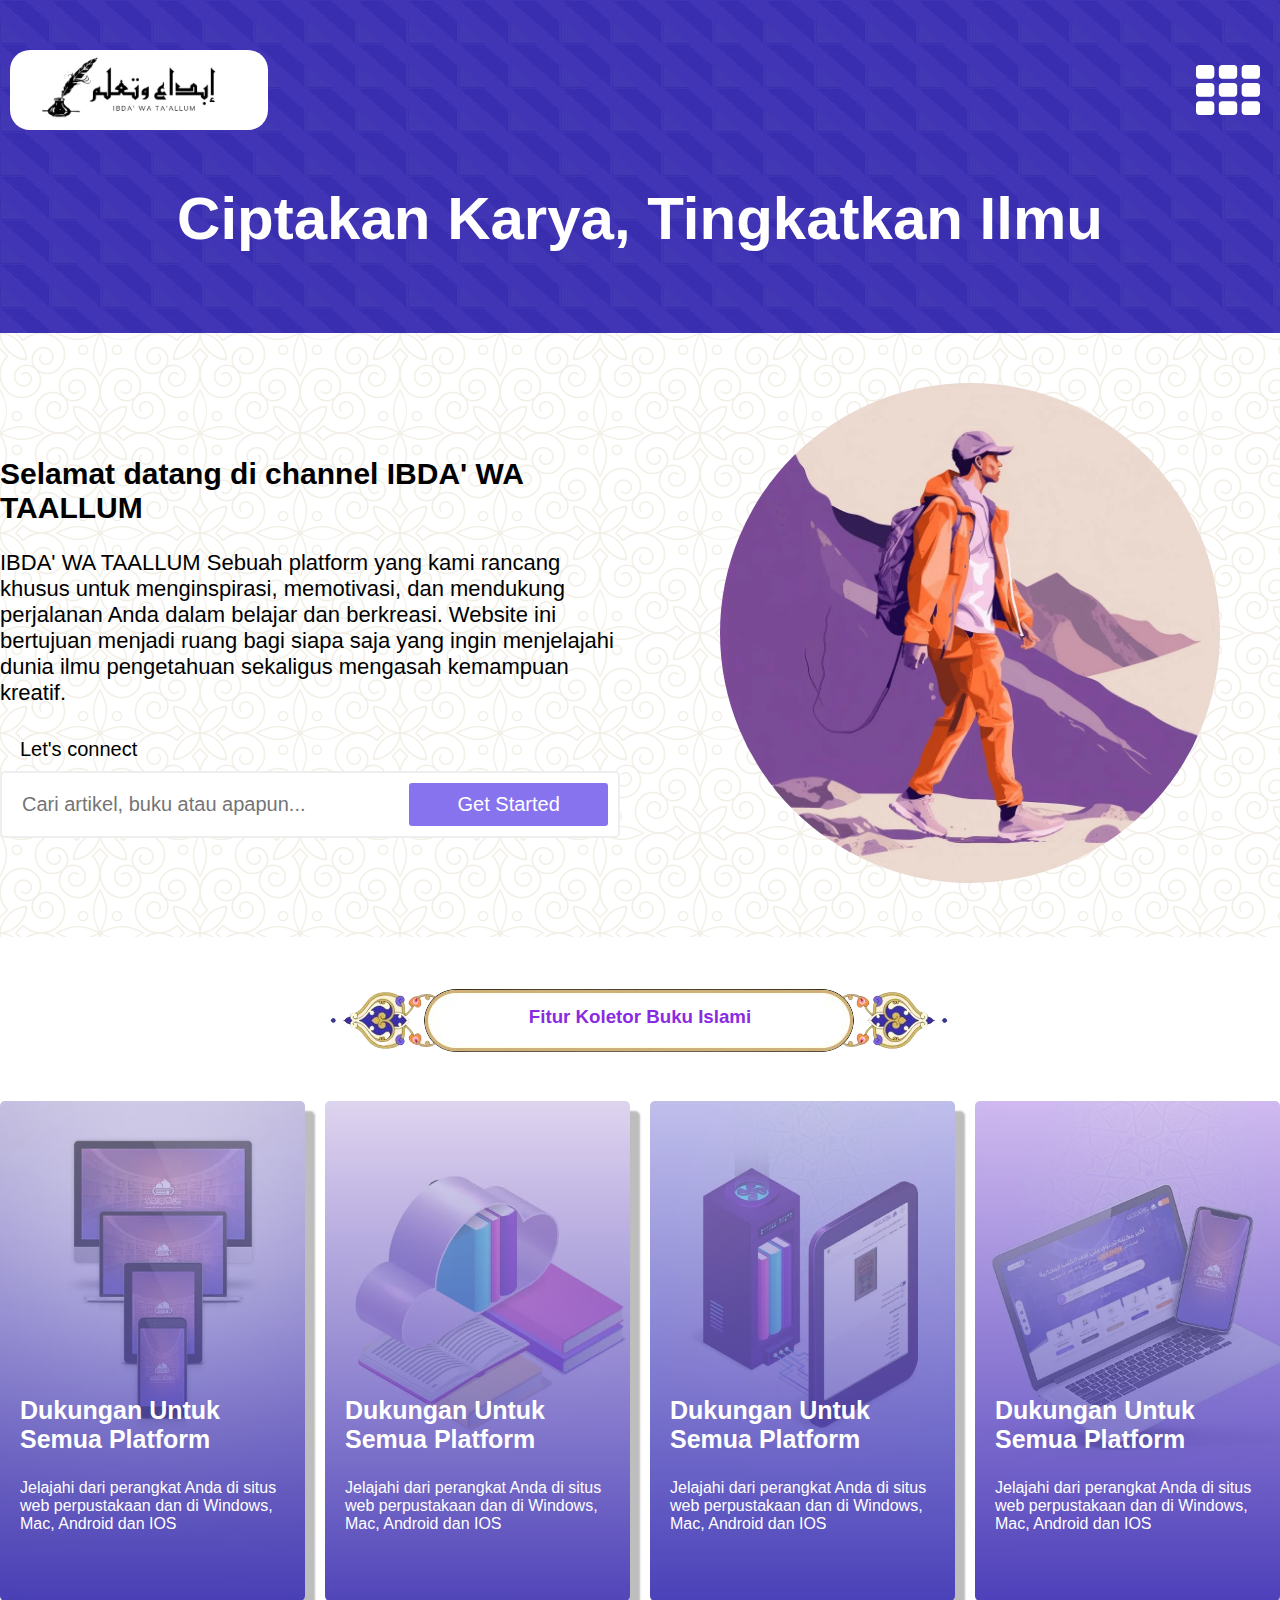
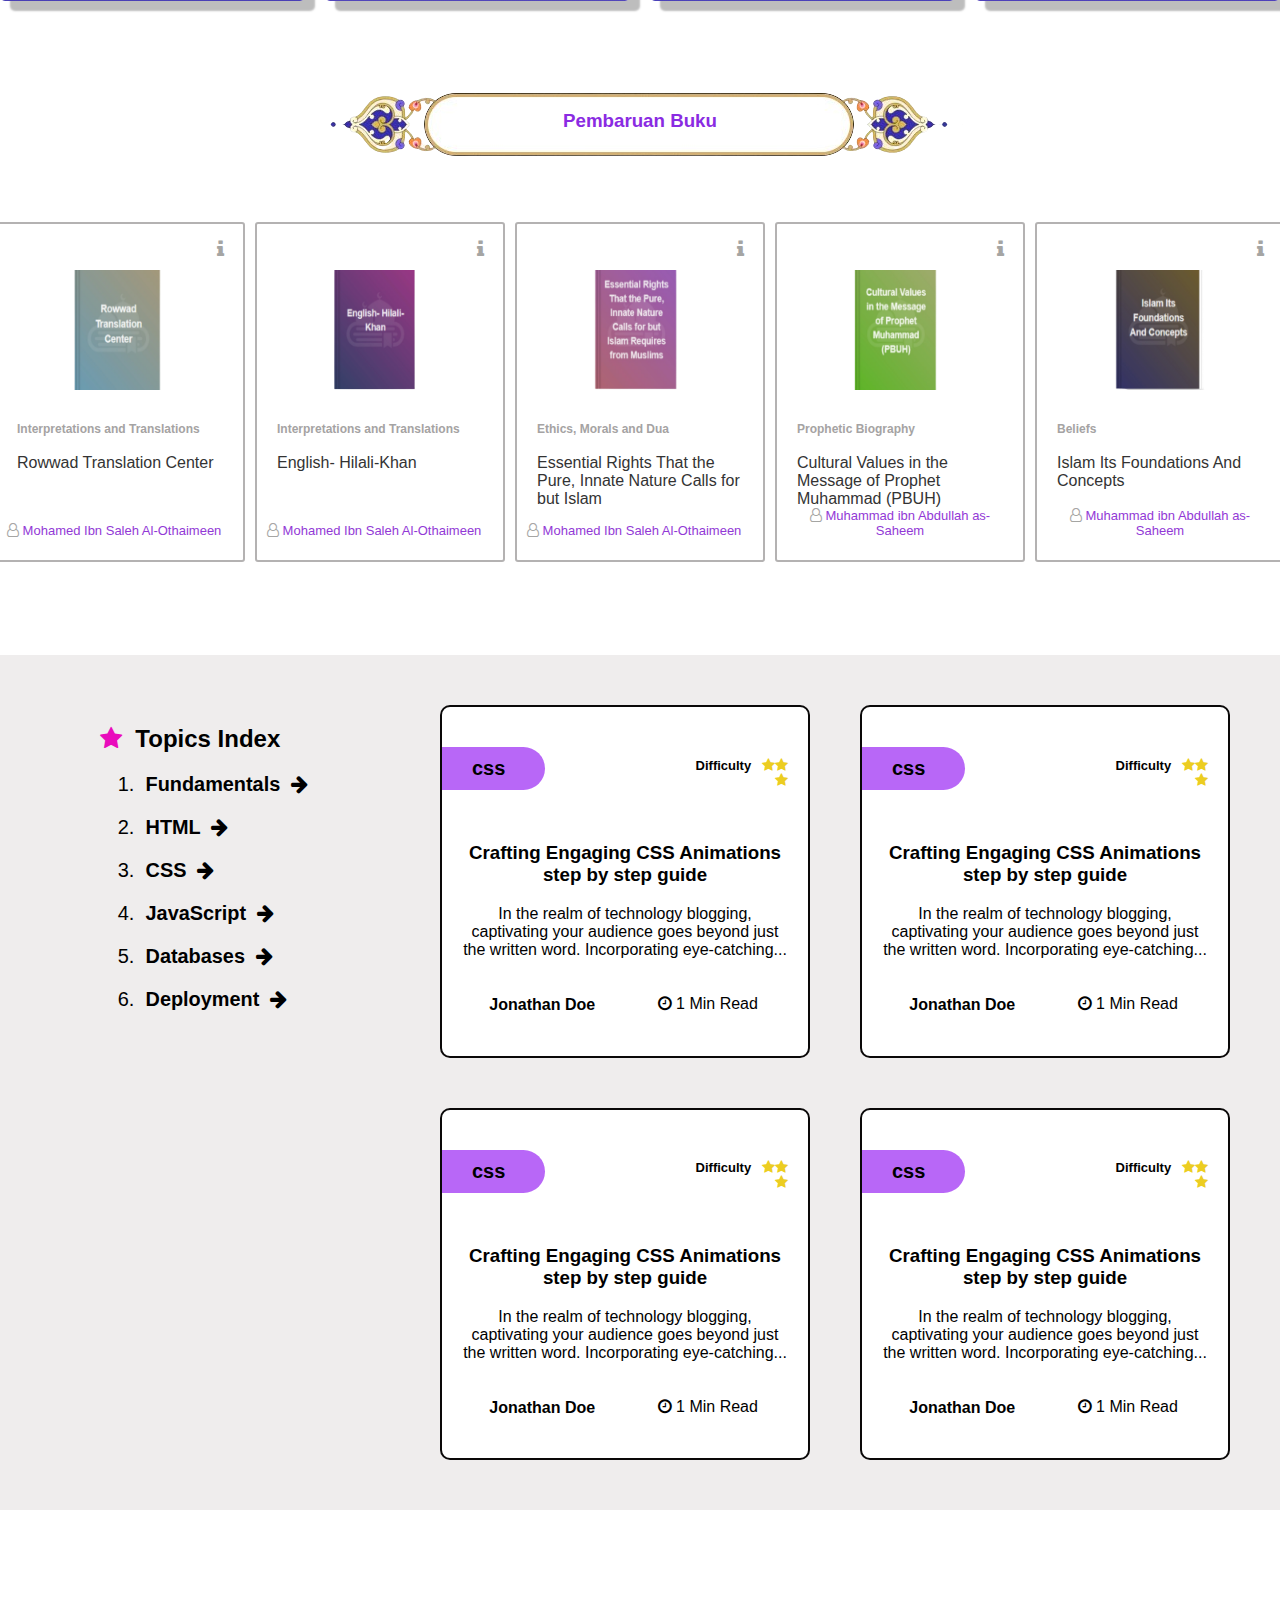
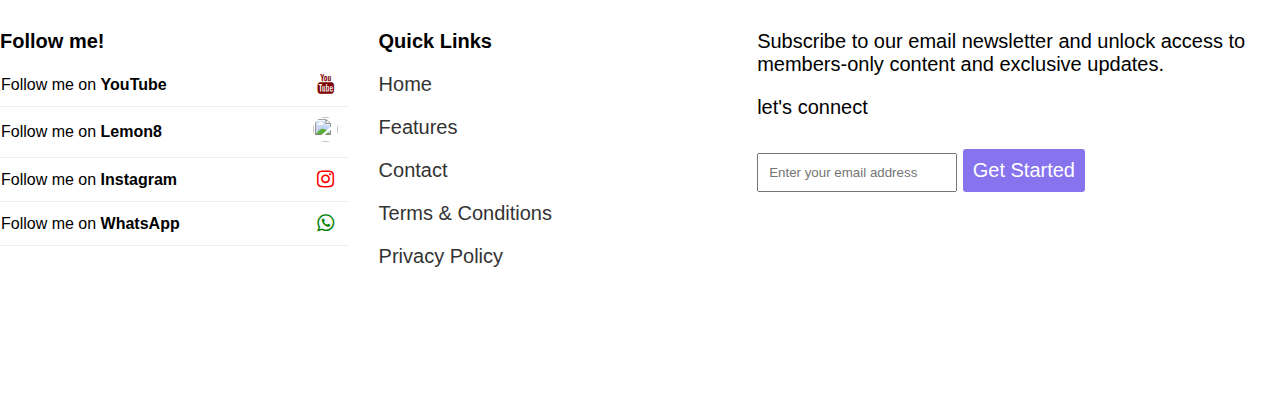
==== commit 31ea615d: "update on develop" ====
--- a/index.html
+++ b/index.html
@@ -219,11 +219,29 @@
             <div class="footer-container">
                 <div class="section-apl">
                     <h3> Follow me!</h3>
-                    <p><a href="#">Follow me on <b>YouTube</b> <i class="fa fa-youtube" aria-hidden="true"></i> </a></p>                
+                    <!-- <p><a href="#">Follow me on <b>YouTube</b> <i class="fa fa-youtube" aria-hidden="true"></i> </a></p>                
                     <p><a href="#">Follow me on <b>Lemon8</b> <i class="fa fa-facebook-official" aria-hidden="true"></i> </a></p>
                     <p><a href="#">Follow me on <b>Instagram</b> <i class="fa fa-instagram" aria-hidden="true"></i> </a></p>
                     <p><a href="#">Contribute on <b>Telegram</b> <i class="fa fa-telegram" aria-hidden="true"></i> </a></p>
-                    <p><a href="#">Let's talk on <b>WhatsApp</b> <i class="fa fa-whatsapp" aria-hidden="true"></i> </a></p>
+                    <p><a href="#">Let's talk on <b>WhatsApp</b> <i class="fa fa-whatsapp" aria-hidden="true"></i> </a></p> -->
+                    <table class="social-media-list" border="1">
+                        <tr class="table-row">
+                            <td class="label">Follow me on <b>YouTube</b></td>
+                            <td class="icon"><i class="fa fa-youtube" aria-hidden="true" style="color:maroon;"></i></td>
+                        </tr>
+                        <tr class="table-row">
+                            <td class="label">Follow me on <b>Lemon8</b></td>
+                            <td class="icon"><img src="https://upload.wikimedia.org/wikipedia/en/3/35/Lemon8_icon.png" style="width: 25px;height: 25px;" /></td>
+                        </tr>
+                        <tr class="table-row">
+                            <td class="label">Follow me on <b>Instagram</b></td>
+                            <td class="icon"><i class="fa fa-instagram" aria-hidden="true" style="color: red;"></i></td>
+                        </tr>                        
+                        <tr class="table-row">
+                            <td class="label">Follow me on <b>WhatsApp</b></td>
+                            <td class="icon"><i class="fa fa-whatsapp" aria-hidden="true" style="color: green;"></i></td>
+                        </tr>                        
+                    </table>
                 </div>
                 <div class="section">
                     <h3>Quick Links</h3>
--- a/styles.css
+++ b/styles.css
@@ -302,6 +302,7 @@
     margin: 100px auto;
     /* border-radius: 10px; */
     font-size: 20px;
+    gap: 30px;
 }
 .footer-container .section {
     margin-bottom: 20px;
@@ -309,12 +310,12 @@
 .footer-container .section-apl {
     font-size: 20px;
 }
-.footer-container .section-apl i {
+/*.footer-container .section-apl i {
     margin-top: -10px;
     display: flex;
     justify-content: flex-end;
     margin: 0px 80px -20px 80px;
-}
+}*/
 .footer-container h3 {
     font-size: 20px;
     margin-bottom: 10px;
@@ -330,10 +331,30 @@
 }
 .footer-container button {
     padding: 10px;
-    margin-top: 10px;
-}
-
-
+    margin-top: 10px;
+}
+table.social-media-list {
+    width: 100%;
+    border-collapse: collapse;
+    border-top: none;
+    border-left: none;
+    border-right: none;
+}
+table.social-media-list tr.table-row {
+     border-bottom: 1px solid #eeeeee;
+     cursor: pointer;
+}
+table.social-media-list td {
+    border: none;
+    padding-top: 10px;
+    padding-bottom: 10px;
+}
+table.social-media-list td.label {
+    font-size: 16px;
+}
+table.social-media-list td.icon {
+    text-align: center;
+}
 
 
 
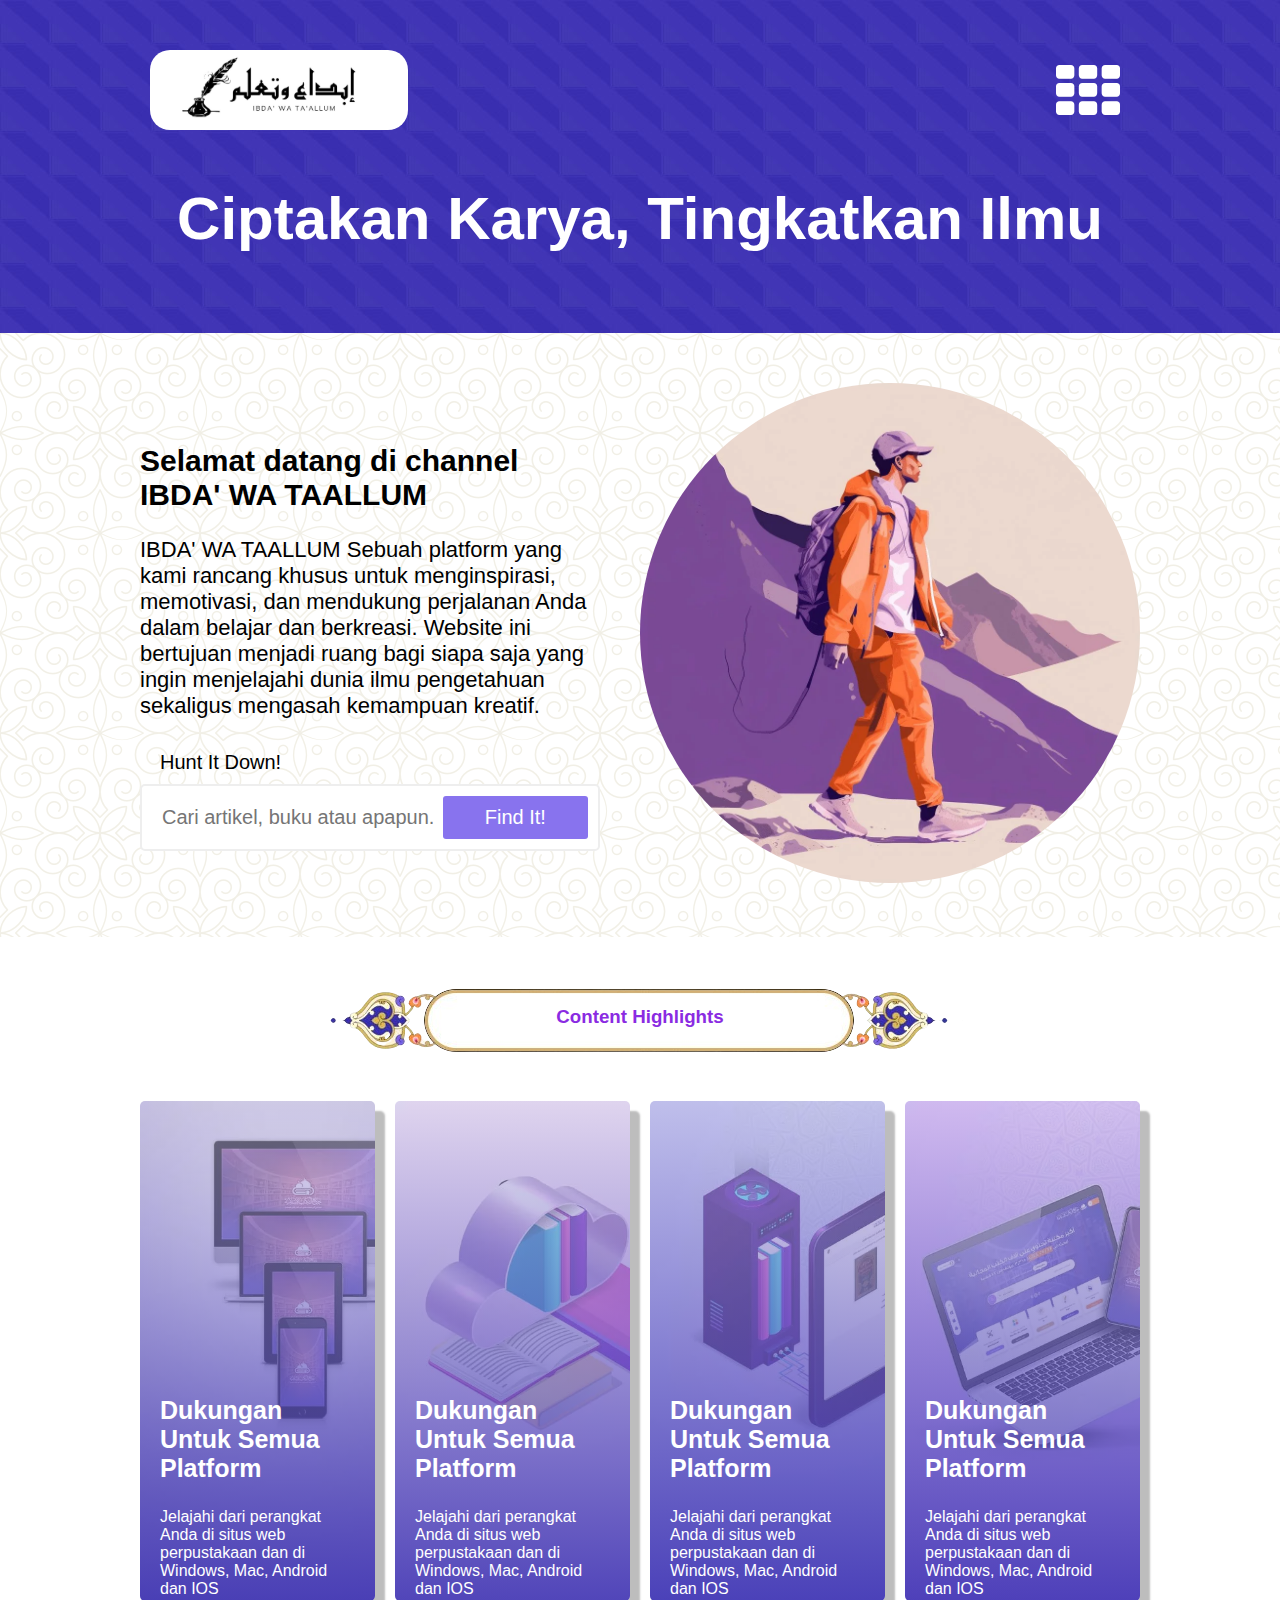
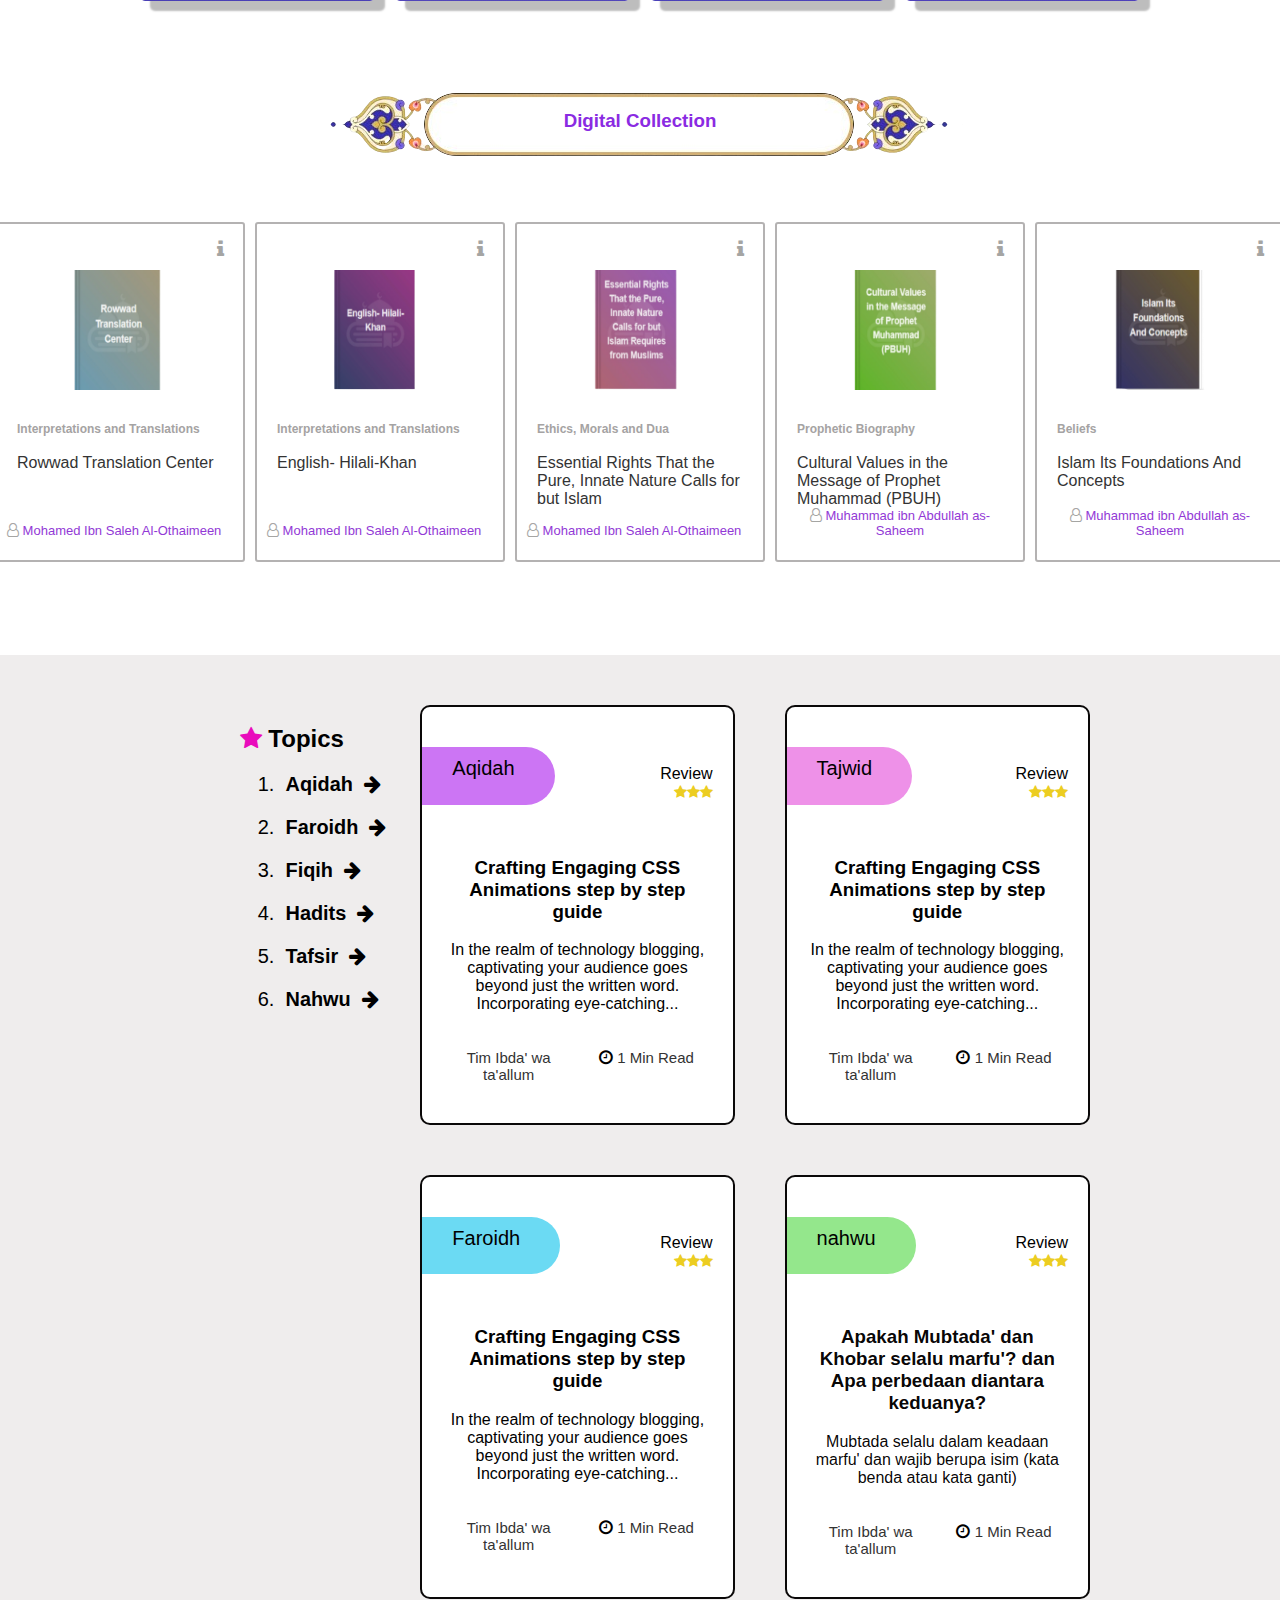
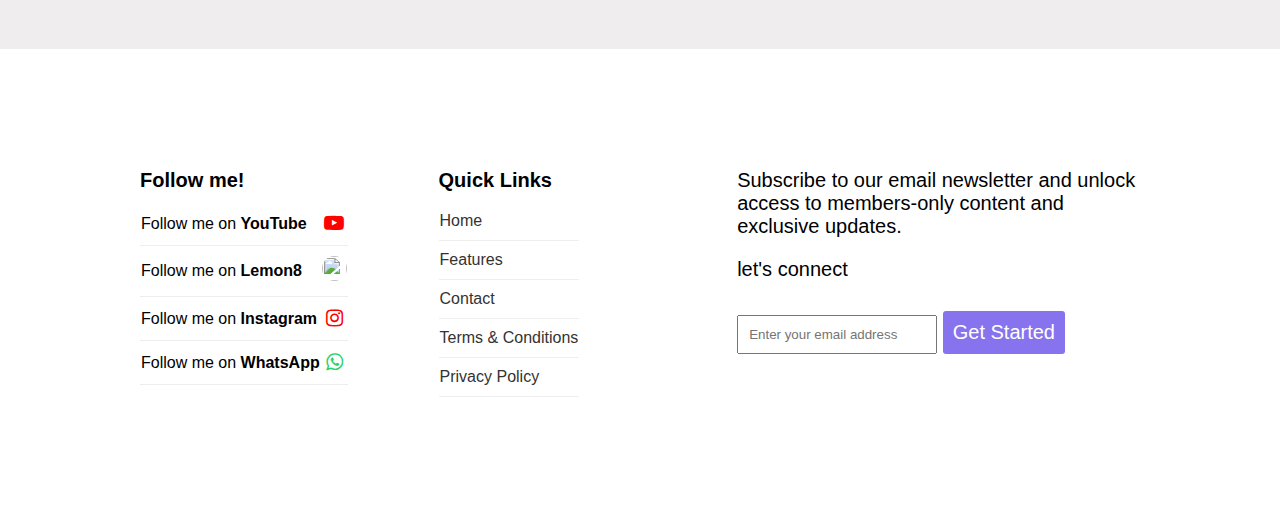
==== commit ae6657f3: "nahwu" ====
--- a/index.html
+++ b/index.html
@@ -13,7 +13,7 @@
         <div class="container">
             <div class="topbar grid-container-2">
                 <div class="icon">
-                    <img src="logo.jpg" alt="logo">    
+                    <a href="index.html"><img src="logo.jpg" alt="logo"></a>    
                 </div>
                 <div class="menu-web">
                     <a href="#"><i class="fa fa-th fa-4x" aria-hidden="true"></i></a>
@@ -34,10 +34,10 @@
                     <h2>Selamat datang di channel IBDA' WA TAALLUM</h2>
                     <p>IBDA' WA TAALLUM Sebuah platform yang kami rancang khusus untuk menginspirasi, memotivasi, dan mendukung perjalanan Anda dalam belajar dan berkreasi. Website ini bertujuan menjadi ruang bagi siapa saja yang ingin menjelajahi dunia ilmu pengetahuan sekaligus mengasah kemampuan kreatif.</p>
                     <!-- Start Search Box -->
-                    <div class="search-title">Let's connect</div>
+                    <div class="search-title">Hunt It Down!</div>
                     <div class="search-box">
                         <input type="text" name="search" placeholder="Cari artikel, buku atau apapun..."/>
-                        <button>Get Started</button>
+                        <button>Find It!</button>
                     </div>
                     <!-- End Search Box -->
                 </div>
@@ -52,7 +52,7 @@
     <!-- Start Feature -->
     <div class="feature">
         <div class="container">
-            <div class="title-floral"><h3>Fitur Koletor Buku Islami</h3></div>
+            <div class="title-floral"><h3>Content Highlights</h3></div>
                 <div class="feature-list">
                     <div class="feature-box feature-box-platform">
                         <div class="section-info">
@@ -87,7 +87,7 @@
     <!-- start library -->
     <div class="feature">
         <div class="container">
-            <div class="title-floral"><h3>Pembaruan Buku</h3>
+            <div class="title-floral"><h3>Digital Collection</h3>
                 <div class="feature-list feature-list-library">
                     <div class="feature-box-white"><a href="#"></a>
                         <div class="library-info">
@@ -147,63 +147,63 @@
             <div class="blog-list">
                 <!-- div untuk tema -->
                 <div class="blog-box">
-                    <h2><i class="fa fa-star starrr" aria-hidden="true"></i> &nbsp;Topics Index</h2>
+                    <h2><i class="fa fa-star starrr" aria-hidden="true"></i> &nbsp;Topics</h2>
                     <ol>
-                        <li><a href="#"><h3>&nbsp;Fundamentals  &nbsp;<i class="fa fa-arrow-right" aria-hidden="true"></i></h3></a></li>
-                        <li><a href="#"><h3>&nbsp;HTML  &nbsp;<i class="fa fa-arrow-right" aria-hidden="true"></i></h3></a></li>
-                        <li><a href="#"><h3>&nbsp;CSS  &nbsp;<i class="fa fa-arrow-right" aria-hidden="true"></i></h3></a></li>
-                        <li><a href="#"><h3>&nbsp;JavaScript  &nbsp;<i class="fa fa-arrow-right" aria-hidden="true"></i></h3></a></li>
-                        <li><a href="#"><h3>&nbsp;Databases  &nbsp;<i class="fa fa-arrow-right" aria-hidden="true"></i></h3></a></li>
-                        <li><a href="#"><h3>&nbsp;Deployment  &nbsp;<i class="fa fa-arrow-right" aria-hidden="true"></i></h3></a></li>
+                        <li><a href="#"><h3>&nbsp;Aqidah  &nbsp;<i class="fa fa-arrow-right" aria-hidden="true"></i></h3></a></li>
+                        <li><a href="#"><h3>&nbsp;Faroidh  &nbsp;<i class="fa fa-arrow-right" aria-hidden="true"></i></h3></a></li>
+                        <li><a href="#"><h3>&nbsp;Fiqih  &nbsp;<i class="fa fa-arrow-right" aria-hidden="true"></i></h3></a></li>
+                        <li><a href="#"><h3>&nbsp;Hadits  &nbsp;<i class="fa fa-arrow-right" aria-hidden="true"></i></h3></a></li>
+                        <li><a href="#"><h3>&nbsp;Tafsir  &nbsp;<i class="fa fa-arrow-right" aria-hidden="true"></i></h3></a></li>
+                        <li><a href="#"><h3>&nbsp;Nahwu  &nbsp;<i class="fa fa-arrow-right" aria-hidden="true"></i></h3></a></li>
                     </ol>
                 </div>
                 <!-- div untuk blog dan grid ke dua -->
                 <div class="blog-info">
                     <div class="blog-text">
                         <div class="star">
-                            <h5>css</h5>
-                            <H6>Difficulty &nbsp;&nbsp;<i class="fa fa-star" aria-hidden="true"></i><i class="fa fa-star" aria-hidden="true"></i><i class="fa fa-star" aria-hidden="true"></i></H6>
+                            <h5 class="bg-soft-purple">Aqidah</h5>
+                            <H6>Review &nbsp;&nbsp;<i class="fa fa-star" aria-hidden="true"></i><i class="fa fa-star" aria-hidden="true"></i><i class="fa fa-star" aria-hidden="true"></i></H6>
                         </div>
                         <h3>Crafting Engaging CSS Animations step by step guide</h3>
                         <p>In the realm of technology blogging, captivating your audience goes beyond just the written word. Incorporating eye-catching...</p>
                         <div class="time">
-                            <h4>Jonathan Doe</h4>
-                            <footer> <i class="fa fa-clock-o" aria-hidden="true"></i> <a href="#"> 1 Min Read</a> </footer>
-                        </div>
-                    </div>
-                    <div class="blog-text">
-                        <div class="star">
-                            <h5>css</h5>
-                            <H6>Difficulty &nbsp;&nbsp;<i class="fa fa-star" aria-hidden="true"></i><i class="fa fa-star" aria-hidden="true"></i><i class="fa fa-star" aria-hidden="true"></i></H6>
+                            <h4>Tim Ibda' wa ta'allum</h4>
+                            <footer> <i class="fa fa-clock-o" aria-hidden="true"></i> <a href="#"> 1 Min Read</a> </footer>
+                        </div>
+                    </div>
+                    <div class="blog-text">
+                        <div class="star">
+                            <h5 class="bg-soft-pink">Tajwid</h5>
+                            <H6>Review &nbsp;&nbsp;<i class="fa fa-star" aria-hidden="true"></i><i class="fa fa-star" aria-hidden="true"></i><i class="fa fa-star" aria-hidden="true"></i></H6>
                         </div>
                         <h3>Crafting Engaging CSS Animations step by step guide</h3>
                         <p>In the realm of technology blogging, captivating your audience goes beyond just the written word. Incorporating eye-catching...</p>
                         <div class="time">
-                            <h4>Jonathan Doe</h4>
-                            <footer> <i class="fa fa-clock-o" aria-hidden="true"></i> <a href="#"> 1 Min Read</a> </footer>
-                        </div>
-                    </div>
-                    <div class="blog-text">
-                        <div class="star">
-                            <h5>css</h5>
-                            <H6>Difficulty &nbsp;&nbsp;<i class="fa fa-star" aria-hidden="true"></i><i class="fa fa-star" aria-hidden="true"></i><i class="fa fa-star" aria-hidden="true"></i></H6>
+                            <h4>Tim Ibda' wa ta'allum</h4>
+                            <footer> <i class="fa fa-clock-o" aria-hidden="true"></i> <a href="#"> 1 Min Read</a> </footer>
+                        </div>
+                    </div>
+                    <div class="blog-text">
+                        <div class="star">
+                            <h5 class="bg-soft-blue">Faroidh</h5>
+                            <H6>Review &nbsp;&nbsp;<i class="fa fa-star" aria-hidden="true"></i><i class="fa fa-star" aria-hidden="true"></i><i class="fa fa-star" aria-hidden="true"></i></H6>
                         </div>
                         <h3>Crafting Engaging CSS Animations step by step guide</h3>
                         <p>In the realm of technology blogging, captivating your audience goes beyond just the written word. Incorporating eye-catching...</p>
                         <div class="time">
-                            <h4>Jonathan Doe</h4>
-                            <footer> <i class="fa fa-clock-o" aria-hidden="true"></i> <a href="#"> 1 Min Read</a> </footer>
-                        </div>
-                    </div>
-                    <div class="blog-text">
-                        <div class="star">
-                            <h5>css</h5>
-                            <H6>Difficulty &nbsp;&nbsp;<i class="fa fa-star" aria-hidden="true"></i><i class="fa fa-star" aria-hidden="true"></i><i class="fa fa-star" aria-hidden="true"></i></H6>
-                        </div>
-                        <h3>Crafting Engaging CSS Animations step by step guide</h3>
-                        <p>In the realm of technology blogging, captivating your audience goes beyond just the written word. Incorporating eye-catching...</p>
-                        <div class="time">
-                            <h4>Jonathan Doe</h4>
+                            <h4>Tim Ibda' wa ta'allum</h4>
+                            <footer> <i class="fa fa-clock-o" aria-hidden="true"></i> <a href="#"> 1 Min Read</a> </footer>
+                        </div>
+                    </div>
+                    <div class="blog-text">
+                        <div class="star">
+                            <h5 class="bg-soft-green">nahwu</h5>
+                            <H6>Review &nbsp;&nbsp;<i class="fa fa-star" aria-hidden="true"></i><i class="fa fa-star" aria-hidden="true"></i><i class="fa fa-star" aria-hidden="true"></i></H6>
+                        </div>
+                        <h3><a href="nahwu.html">Apakah Mubtada' dan Khobar selalu marfu'? dan Apa perbedaan diantara keduanya?</a></h3>
+                        <p><a href="nahwu.html">Mubtada selalu dalam keadaan marfu' dan wajib berupa isim (kata benda atau kata ganti)</a></p>
+                        <div class="time">
+                            <h4>Tim Ibda' wa ta'allum</h4>
                             <footer> <i class="fa fa-clock-o" aria-hidden="true"></i> <a href="#"> 1 Min Read</a> </footer>
                         </div>
                     </div>
@@ -219,15 +219,10 @@
             <div class="footer-container">
                 <div class="section-apl">
                     <h3> Follow me!</h3>
-                    <!-- <p><a href="#">Follow me on <b>YouTube</b> <i class="fa fa-youtube" aria-hidden="true"></i> </a></p>                
-                    <p><a href="#">Follow me on <b>Lemon8</b> <i class="fa fa-facebook-official" aria-hidden="true"></i> </a></p>
-                    <p><a href="#">Follow me on <b>Instagram</b> <i class="fa fa-instagram" aria-hidden="true"></i> </a></p>
-                    <p><a href="#">Contribute on <b>Telegram</b> <i class="fa fa-telegram" aria-hidden="true"></i> </a></p>
-                    <p><a href="#">Let's talk on <b>WhatsApp</b> <i class="fa fa-whatsapp" aria-hidden="true"></i> </a></p> -->
                     <table class="social-media-list" border="1">
                         <tr class="table-row">
                             <td class="label">Follow me on <b>YouTube</b></td>
-                            <td class="icon"><i class="fa fa-youtube" aria-hidden="true" style="color:maroon;"></i></td>
+                            <td class="icon"><i class="fa fa-youtube-play" aria-hidden="true" style="color: rgb(255, 1, 1);"></i></td>
                         </tr>
                         <tr class="table-row">
                             <td class="label">Follow me on <b>Lemon8</b></td>
@@ -239,17 +234,29 @@
                         </tr>                        
                         <tr class="table-row">
                             <td class="label">Follow me on <b>WhatsApp</b></td>
-                            <td class="icon"><i class="fa fa-whatsapp" aria-hidden="true" style="color: green;"></i></td>
+                            <td class="icon"><i class="fa fa-whatsapp" aria-hidden="true" style="color: #25d366;"></i></td>
                         </tr>                        
                     </table>
                 </div>
                 <div class="section">
                     <h3>Quick Links</h3>
-                    <p><a href="#">Home</a></p>
-                    <p><a href="#">Features</a></p>
-                    <p><a href="#">Contact</a></p>
-                    <p><a href="#">Terms & Conditions</a></p>
-                    <p><a href="#">Privacy Policy</a></p>
+                    <table class="social-media-list" border="1">
+                        <tr class="table-row">
+                            <td class="label"><a href="index.html">Home</a></td>
+                        </tr>
+                        <tr class="table-row">
+                            <td class="label"><a href="#">Features</a></td>
+                        </tr>
+                        <tr class="table-row">
+                            <td class="label"><a href="#">Contact</a></td>
+                        </tr>                        
+                        <tr class="table-row">
+                            <td class="label"><a href="#">Terms & Conditions</a></td>
+                        </tr>
+                        <tr class="table-row">
+                            <td class="label"><a href="#">Privacy Policy</a></td>
+                        </tr>                        
+                    </table>
                 </div>
                 <div class="section">
                     <p>Subscribe to our email newsletter and unlock access to members-only content and exclusive updates.</p>
@@ -261,218 +268,5 @@
         </div>
     </footer>
     <!-- and footer -->
-
-<!-- <div class="logo">   
-  <footer class="footer">
-    <div class="footer-container"> -->
-      <!-- Follow Me Section -->
-      <!-- <div class="follow-me">
-        <h3 class="section-title">Follow me!</h3>
-        <ul class="social-links">
-          <li><a href="#" class="social-link">Follow me on <span class="social-name">Twitter</span></a></li>
-          <li><a href="#" class="social-link">Follow me on <span class="social-name">Facebook</span></a></li>
-          <li><a href="#" class="social-link">Follow me on <span class="social-name">Instagram</span></a></li>
-          <li><a href="#" class="social-link">Contribute on <span class="social-name">GitHub</span></a></li>
-          <li><a href="#" class="social-link">Let's talk on <span class="social-name">WhatsApp</span></a></li>
-        </ul>
-      </div> -->
-
-      <!-- Quick Links Section -->
-      <!-- <div class="quick-links">
-        <h3 class="section-title">Quick Links</h3>
-        <ul class="links">
-          <li><a href="#" class="link">Home</a></li>
-          <li><a href="#" class="link">Features</a></li>
-          <li><a href="#" class="link">Contact</a></li>
-          <li><a href="#" class="link">Terms & Conditions</a></li>
-          <li><a href="#" class="link">Privacy Policy</a></li>
-        </ul>
-      </div> -->
-
-      <!-- Newsletter Section -->
-      <!-- <div class="newsletter">
-        <h3 class="brand-logo">Zento</h3>
-        <p class="newsletter-text">Subscribe to our email newsletter and unlock access to <strong>members-only</strong> content and <strong>exclusive updates</strong>.</p>
-        <form class="newsletter-form">
-          <input type="email" class="email-input" placeholder="Enter your email address" required>
-          <button type="submit" class="submit-button">Get Started</button>
-        </form>
-      </div>
-    </div>
-    <div class="footer-bottom">
-      <p class="footer-text">Zento Theme by EstudioPatagon • Powered by WordPress</p>
-    </div>
-  </footer>
-</div> -->
-
-
-
-
-
-
-
-
-
-
-
-
-
-
-
-
-
-
-
-
-    
-    <!-- <div class="wrap">
-        <div class="descriptions">
-            <div class="note-des">
-                <p>Selamat datang di channel IBDA' WA TAALLUM Sebuah platform yang kami rancang khusus untuk menginspirasi, memotivasi, dan mendukung perjalanan Anda dalam belajar dan berkreasi. Website ini bertujuan menjadi ruang bagi siapa saja yang ingin menjelajahi dunia ilmu pengetahuan sekaligus mengasah kemampuan kreatif.</p>
-                <h6>Salam hangat, Tim IBDA' WA TA'ALLUM</h6>
-            </div>
-                <div class="img-des"></div>
-            </div>
-        </div>
-        <div  class="find">
-            <a href="#"><i class="fa fa-search" aria-hidden="true"></i></a>
-        </div>
-        <div class="fyp">
-            <p>For You Page</p>
-            <div class="img-fyp">
-                <div class="news-box f4">
-                    <div class="news-image">
-                        <img src="beauty.webp" alt="pns">
-                    </div>
-                </div>
-                <div class="news-box">
-                    <div class="news-image">
-                        <img src="diversity.webp" alt="pns">
-                    </div>
-                </div>
-                <div class="news-box f2">
-                    <div class="news-image">
-                        <img src="moden-old.webp" alt="pns">
-                    </div>
-                </div>
-                <div class="news-box f3">
-                    <div class="news-image">
-                        <img src="platforms.webp" alt="pns"> 
-                    </div>
-                </div>
-            </div>
-        </div>
-        <div class="library">
-            <a href="#"><p>Our Library</p></a>
-            <div class="book-list">
-                <div class="book-item">
-                    <img src="book1.jpg" alt="Berkah dalih dalam mendukung Syariah">
-                    <div class="title">Berkah dalih dalam mendukung Syariah</div>
-                    <a href="#"><div class="author">Ibrahim Bin Muhammad Bin Ibra...</div></a>
-                </div>
-                <div class="book-item">
-                    <img src="book2.jpg" alt="Kesalahan nodal">
-                    <div class="title">Kesalahan nodal</div>
-                    <a href="#"><div class="author">Abdul rahman Bin Saleh Almahm...</div></a>
-                </div>
-                <div class="book-item">
-                    <img src="book3.jpg" alt="Memfasilitasi kilau keyakinan">
-                    <div class="title">Memfasilitasi kilau keyakinan</div>
-                    <a href="#"><div class="author">Abdul rahman Bin Saleh Almahm...</div></a>
-                </div>
-                <div class="book-item">
-                    <img src="book4.jpg" alt="Pelajaran untuk Sheikh Abdul Rahman Al-Mahmoud">
-                    <div class="title">Pelajaran untuk Sheikh Abdul Rahman Al-Mahmoud</div>
-                    <a href="#"><div class="author">Abdul rahman Bin Saleh Almahm...</div></a>
-                </div>
-                <div class="book-item">
-                    <img src="book5.jpg" alt="Posisi Ibnu Taimiyah tentang Asy'ari">
-                    <div class="title">Posisi Ibnu Taimiyah tentang Asy'ari</div>
-                    <a href="#"><div class="author">Abdul rahman Bin Saleh Almahm...</div></a>
-                </div>
-            </div>
-        </div>
-        <div class="all">
-            <div class="sidebar">
-                <h2>Topics Index</h2>
-                <ul>
-                    <li><a href="#">Fundamentals</a></li>
-                    <li><a href="#">HTML</a></li>
-                    <li><a href="#">CSS</a></li>
-                    <li><a href="#">JavaScript</a></li>
-                    <li><a href="#">Databases</a></li>
-                    <li><a href="#">Deployment</a></li>
-                </ul>
-            </div>
-            <div class="content">
-                <div class="card">
-                    <h3>Crafting Engaging CSS Animations step by step guide</h3>
-                    <p>In the realm of technology blogging, captivating your audience goes beyond just the written word. Incorporating eye-catching...</p>
-                    <p class="meta">Jonathan Doe | 1 Min Read</p>
-                </div>
-                <div class="card">
-                    <h3>Understanding how Links and protocols works</h3>
-                    <p>Within a web browser, the ability to move from one document to another is facilitated by links...</p>
-                    <p class="meta">Jonathan Doe | 1 Min Read</p>
-                </div>
-                <div class="card">
-                    <h3>HTTP, Web Browsers, and Web Servers</h3>
-                    <p>At the core of the internet lies a complex yet fascinating ecosystem known as the World Wide...</p>
-                    <p class="meta">Jonathan Doe | 1 Min Read</p>
-                </div>
-                <div class="card">
-                    <h3>Unleashing the Power of JavaScript: multiple event techniques</h3>
-                    <p>Incorporating dynamic and interactive elements into your content can significantly elevate the user experience. In this tutorial...</p>
-                    <p class="meta">Jonathan Doe | 1 Min Read</p>
-                </div>
-                <div class="card">
-                    <h3>Crafting Engaging CSS Animations step by step guide</h3>
-                    <p>In the realm of technology blogging, captivating your audience goes beyond just the written word. Incorporating eye-catching...</p>
-                    <p class="meta">Jonathan Doe | 1 Min Read</p>
-                </div>
-                <div class="card">
-                    <h3>Understanding how Links and protocols works</h3>
-                    <p>Within a web browser, the ability to move from one document to another is facilitated by links...</p>
-                    <p class="meta">Jonathan Doe | 1 Min Read</p>
-                </div>
-            </div>
-        </div>
-        <!DOCTYPE html>
-<html lang="en">
-<head>
-    <meta charset="UTF-8">
-    <meta name="viewport" content="width=device-width, initial-scale=1.0">
-    <title>Footer Example</title>
-    <link rel="stylesheet" type="text/css" href="style.css">
-</head>
-<body> -->
-    <!-- <footer class="footer">
-        <div class="section">
-            <h3>Follow me!</h3>
-            <p><a href="#">Follow me on <b>Twitter</b> <i class="fa fa-twitter-square" aria-hidden="true"></i> </a></p>
-            <p><a href="#">Follow me on <b>Facebook</b> <i class="fa fa-facebook-official" aria-hidden="true"></i> </a></p>
-            <p><a href="#">Follow me on <b>Instagram</b> <i class="fa fa-instagram" aria-hidden="true"></i> </a></p>
-            <p><a href="#">Contribute on <b>Github</b> <i class="fa fa-github" aria-hidden="true"></i> </a></p>
-            <p><a href="#">Let's talk on <b>WhatsApp</b> <i class="fa fa-whatsapp" aria-hidden="true"></i> </a></p>
-        </div>
-        <div class="section">
-            <h3>Quick Links</h3>
-            <p><a href="#">Home</a></p>
-            <p><a href="#">Features</a></p>
-            <p><a href="#">Contact</a></p>
-            <p><a href="#">Terms & Conditions</a></p>
-            <p><a href="#">Privacy Policy</a></p>
-        </div>
-        <div class="section">
-            <p>Subscribe to our email newsletter and unlock access to members-only content and exclusive updates.</p>
-            <p>let's connect</p>
-            <input type="email" placeholder="Enter your email address">
-            <button>Get Started</button>
-        </div>
-    </footer> -->
-<!-- </body>
-</html>
-
-    </div>
 </body>
-</html> -->+</html>--- a/styles.css
+++ b/styles.css
@@ -3,9 +3,11 @@
     font-family: 'Gill Sans', 'Gill Sans MT', Calibri, 'Trebuchet MS', sans-serif;
 }
 body {
-    /* background-color: rgb(197, 197, 245); */
     padding: 0px;
     margin: 0px;
+    /* position: fixed; */
+    top: 0;
+    left: 0;
 }
 .grid-container-2 {
     display: grid;
@@ -14,7 +16,8 @@
     gap: 40px;
 }
 .container {
-    max-width: 1300px;
+    max-width: 1000px;
+    /* max-width: 90%; */
     margin: auto;
 }
 .header {
@@ -33,6 +36,20 @@
     height: 80px;
     border-radius:20px;
 }
+.menu-web {
+    margin: 10px 20px 10px auto;
+}
+.menu-web a {
+    color: white;
+}
+.menu-web a:hover {
+    color: rgb(106, 52, 242);
+}
+.site-title {
+    color: white;
+    text-align: center;
+    font-size: 30px;
+}
 .hero {
     padding-top: 50px;
     padding-bottom: 50px;
@@ -88,7 +105,6 @@
 .feature {
     padding-top: 40px;
     padding-bottom: 40px;
-    /* background: url('floral.png'); */
 }
 .title-floral {
     width: 655px;
@@ -213,7 +229,6 @@
 .blog {
     padding-top: 50px;
     padding-bottom: 50px;
-    /* background: url('floral.png'); */
     margin-top: 450px;
     background-color: #e2dfdf8e;
 }
@@ -230,7 +245,7 @@
 }
 .starrr {
     color: #e90bbc;
-    font-size: 18px;
+    width: 15px;
 }
 .blog-list {
     display: grid;
@@ -251,13 +266,15 @@
     border-radius: 10px;
     padding: 20px;
 }
+.blog-text a {
+    color: #020000f7;
+    text-decoration: none;
+}
 .star {
     display: flex;
-    
 }
 .star h5 {
     margin-left: -20px;
-    background-color: #b867f7;
     font-size: 20px;
     padding-right: 40px;
     padding-left: 30px;
@@ -266,12 +283,26 @@
     border-top-right-radius: 50px;
     border-bottom-right-radius: 50px;
     margin-top: 20px;
+    font-weight: 400;
+}
+.bg-soft-green {
+    background-color: #94e78c;
+}
+.bg-soft-purple {
+    background-color: #cc75f4;
+}
+.bg-soft-pink {
+    background-color: #ee91e8;
+}
+.bg-soft-blue {
+    background-color: #6bdaf3;
 }
 .star h6 {
     justify-content: right;
     text-align: right;
-    margin-left: 150px;
-    font-size: 13px;
+    font-size: 16px;
+    margin-left: 100px;
+    font-weight: 100;
 }
 .star h6 i {
     color: rgb(236, 205, 33);
@@ -283,24 +314,25 @@
     gap: 5px;
 }
 .time h4 {
+    color: #333;
+    font-size: 15px;
+    font-weight: 200;
 }
 .time footer {
     margin-top: 20px;
 }
 .time footer a {
     text-decoration: none;
-    color: black;
+    color: #333;
+    font-size: 15px;
+    font-weight: 200;
 }
 .footer-container {
-    /* padding: 20px; */
     text-align: center;
     display: grid;
     grid-template-columns: 1fr 1fr 1.5fr;
     text-align: left;
-    /* margin-top: 300px; */
-    /* width: 900px; */
     margin: 100px auto;
-    /* border-radius: 10px; */
     font-size: 20px;
     gap: 30px;
 }
@@ -310,12 +342,6 @@
 .footer-container .section-apl {
     font-size: 20px;
 }
-/*.footer-container .section-apl i {
-    margin-top: -10px;
-    display: flex;
-    justify-content: flex-end;
-    margin: 0px 80px -20px 80px;
-}*/
 .footer-container h3 {
     font-size: 20px;
     margin-bottom: 10px;
@@ -334,7 +360,6 @@
     margin-top: 10px;
 }
 table.social-media-list {
-    width: 100%;
     border-collapse: collapse;
     border-top: none;
     border-left: none;
@@ -355,355 +380,67 @@
 table.social-media-list td.icon {
     text-align: center;
 }
+.judul {
+    font-size: 27px;
+    text-align: center;
+    padding: 80px 50px;
+}
+.materi {
+    font-size: 20px;
+}
 
+/* ukuran medium tablet */
+@media (max-width: 1150px) {
+    .container {
+        max-width: 1000px;
+    }
+    .hero h2 {
+        font-size: 20px;
+    }
+    .hero p {
+        font-size: 15px;
+    }
+    .welcome-image img {
+        width: 300px;
+        height: 200px;
+        border-radius: 10px;
+    }
+    .search-box input {
+        font-size: 15px;
+    }
+    .search-title {
+        font-size: 15px;
+    }
+    .search-box button {
+        font-size: 15px;
+    }
+    .search-box {
+        padding: 0;
+    }
+}
 
+/* ukuran small tablet */
+@media (max-width: 1024px) {
+    .container {
+        max-width: 750px;
+    }
+}
 
-
-
-
-
-
-
-
-
-
-
-
-
-
-
-
-.menu-web {
-    /* background-color: darkred; */
-    /* padding-top: 35px; */
-    /* padding-bottom: 10px; */
-    /* padding-left: 65%;
-    color: aliceblue; */
-    margin: 10px 20px 10px auto;
-}
-.menu-web a {
-    color: white;
-}
-.menu-web a:hover {
-    color: rgb(106, 52, 242);
-}
-.wrap {
-    margin: auto;
-    padding-top: 30px;
-    padding-bottom: 30px;
-    display: inline;
-    grid-template-columns: 1fr;
-    grid-gap: 20px;
-    width: 40%;
-    height: 4000px;
-}
-.site-title {
-    color: white;
-    text-align: center;
-    font-size: 30px;
-}
-.descriptions {
-    color: white;
-    /* background-color: blue; */
-    display: grid;
-    grid-template-columns: 1fr 1fr;
-    width: 45%;
-    margin: auto;
-}
-/* .note-des img {
-    grid-template-columns: 2fr 1fr;
-    background-color: blue;
-} */
-.note-des {
-    /* background-color: aqua; */
-    /* padding-left: 55%;
-    padding-top: 10px; */
-    padding: 10px auto 0px auto;
-}
-.note-des p {
-    font-size: 15px;
-    /* text-align: justify; */
-    text-align: justify;
-    /* width: 200px; */
-}
-.img-des {
-    background-color: blueviolet;
-    width: 100px;
-    /* margin: auto; */
-    text-align: center;
-    /* position: relative; */
-    /* transform: translate(100%); */
-    /* padding-left: 20px; */
-    /* margin-left:15%; */
-    height: 150px;
-    /* margin-top: 30px; */
-    overflow: hidden;
-    margin: 30px auto 0px 100px;
-}
-.find {
-    background-color: white;
-    width: 40%;
-    height: 40px;
-    margin: auto;
-    border-radius: 100px;
-    border-color: black;
-    border-style: solid;
-}
-.find i {
-    font-size: 20px;
-    margin-left: 10px;
-    color: black;
-    padding-top: 10px;
-}
-.find i:hover {
-    color: blueviolet;
-}
-.fyp {
-    background-color: white;
-    width: 150px;
-    height: 40px;
-    margin:  50px auto;
-    border-radius: 10px;
-    border-color: blueviolet;
-    border-style: solid;
-}
-.fyp p {
-    text-align: center;
-    font-size: 20px;
-    color: blueviolet;
-    margin: 10px auto;
-}
-.news-box {
-    width: 200px;
-    height: 250px;
-    border-radius: 10px;
-    background-color: black;
-}
-.img-fyp {
-    display: grid;
-    grid-template-columns: 1fr 1fr 1fr 1fr;
-    margin-top: 40px;
-    gap: 20px;
-    justify-content: center;
-    height: 100vh;
-    text-align: center;
-}
-.news-image {
-    height: 350px;
-    /* background-color: aquamarine; */
-    overflow: hidden;
-    border-radius: 10px;
-    box-shadow: 5px 7px 7px #888888;
-}
-.news-image img{
-    width: 100%;
-}
-.library {
-    background-color: white;
-    width: 150px;
-    height: 40px;
-    margin: 450px;
-    border-radius: 10px;
-    border-color: blueviolet;
-    border-style: solid;
-    margin: 500px auto;
-}
-.library p {
-    text-align: center;
-    font-size: 20px;
-    color: blueviolet;
-    margin: 10px 0 0 0;
-}
-.library a {
-    text-decoration: none;
-    color: blueviolet;
-}
-.library a:hover {
-    color: blueviolet;
-}
-.book-list {
-    display: grid;
-    grid-template-columns: 1fr 1fr 1fr 1fr 1fr;
-    justify-content: center;
-    border: 1px black solid;
-    gap: 10px;
-    text-align: center;
-    margin-top: 60px;
-}
-.book-item {
-    border: 1px black solid;
-    background-color: wheat;
-    border-radius: 5px;
-}
-.book-item img {
-    margin: 10px;
-    width: 100px;
-    height: 150px;
-    border: 2px solid black;
-    border-radius: 5px;
-}
-.book-item .title {
-    font-weight: bold;
-    width: 180px;
-    color: black;
-    font-size: 15px;
-    text-align: left;
-    margin-top: 5px;
-    margin-left: 15px;
-}
-.book-item .author {
-    color: #555;
-    width: 180px;
-    font-size: 13px;
-    text-align: left;
-    margin-top: 5px;
-    margin-bottom: 5px;
-    margin-left: 15px;
-}
-.all {
-    display: grid;
-    grid-template-columns: 1fr 2fr;
-}
-.sidebar {
-    width: 150px;
-    /* background-color: #f4f4f4; */
-    padding: 20px;
-    margin-left: 300px;
-    /* box-shadow: 2px 0 0 rgba(0,0,0,0.1); */
-}
-.sidebar h2 {
-    font-size: 18px;
-    margin-bottom: 10px;
-}
-.sidebar ul {
-    list-style: none;
-    padding: 0;
-}
-.sidebar ul li {
-    margin-bottom: 1px;
-}
-.sidebar ul li a {
-    text-decoration: none;
-    color: #333;
-    display: block;
-    padding: 7px;
-    border-radius: 5px;
-}
-.sidebar ul li a:hover {
-    background-color: #ddd;
-    margin-right: 45px;
-}
-.content {
-    padding: 5px;
-    display: grid;
-    grid-template-columns: 1fr 1fr;
-    gap: 20px;
-    justify-content: center;
-    align-items: center;
-    margin-left: 190px;
-    width: 180px;
-    height: 150px;
-    bottom: 5px solid black;
-}
-.content h1 {
-    font-size: 20px;
-    margin-bottom: 10px;
-}
-.card {
-    background-color: #fff;
-    padding: 2px;
-    margin-bottom: 2px;
-    box-shadow: 0 2px 5px rgba(0,0,0,0.1);
-    border-radius: 5px;
-    width: 280px;
-    text-align: center;
-    height: 150px;
-}
-.card h3 {
-    font-size: 17px;
-    margin-bottom: 10px;
-}
-.card p {
-    font-size: 12px;
-    color: #666;
-    text-align: center;
-    justify-content: center;
-    margin-left: 10px;
-    margin-right: 10px;
-}
-.card .meta {
-    font-size: 10px;
-}
-@media (max-width: 1139px) {
-}
-@media (max-width: 879px) {
-    .note-des {
-        padding-left: 45%;
-        /* margin-left: 16%; */
-    }
-}
-@media (max-width: 819px) {
-    /* .note-des {
-        padding-left: 35%;
-    } */
-    /* .menu-web {
-        margin: 10px 20px 10px 150px;
-    } */
-    .img-fyp {
-        grid-template-columns: 1fr 1fr 1fr;
-    }
-    .f4 {
-        display: none;
-    }
-}
-@media (max-width: 609px) {
-    /* .note-des {
-        padding-left: 15%;
-    } */
-    /* .menu-web {
-        margin: 10px 20px 10px 100px;
-    } */
-    .img-fyp {
-        grid-template-columns: 1fr 1fr 1fr;
-    }
-    .f4 {
-        display: none;
-    }
-}
-@media (max-width: 490px) {
-    /* .note-des {
-        padding-left: 0%;
-    } */
-    /* .menu-web {
-        margin: 10px 20px 10px auto;
-    } */
-    .img-fyp {
-        grid-template-columns: 1fr 1fr;
-    }
-    .f4 {
-        display: none;
-    }
-    .f3 {
-        display: none;
-    }
-}
-@media (max-width: 328px) {
-    /* .note-des {
-        padding-left: 0%;
-    } */
-    .menu-web {
-        margin: 10px 15px 10px auto;
-    }
-    .img-fyp {
-        grid-template-columns: 1fr;
-    }
-    .f4 {
-        display: none;
-    }
-    .f3 {
-        display: none;
-    }
-    .f2 {
-        display: none;
+/* ukuran hp besar */
+@media (max-width: 800px) {
+    .container {
+        max-width: 600px;
+    }
+}
+/* ukuran hp sedang */
+@media (max-width: 700px) {
+    .container {
+        max-width: 550px;
+    }
+}
+/* ukuran hp agak kecil */
+@media (max-width: 700px) {
+    .container {
+        max-width: 400px;
     }
 }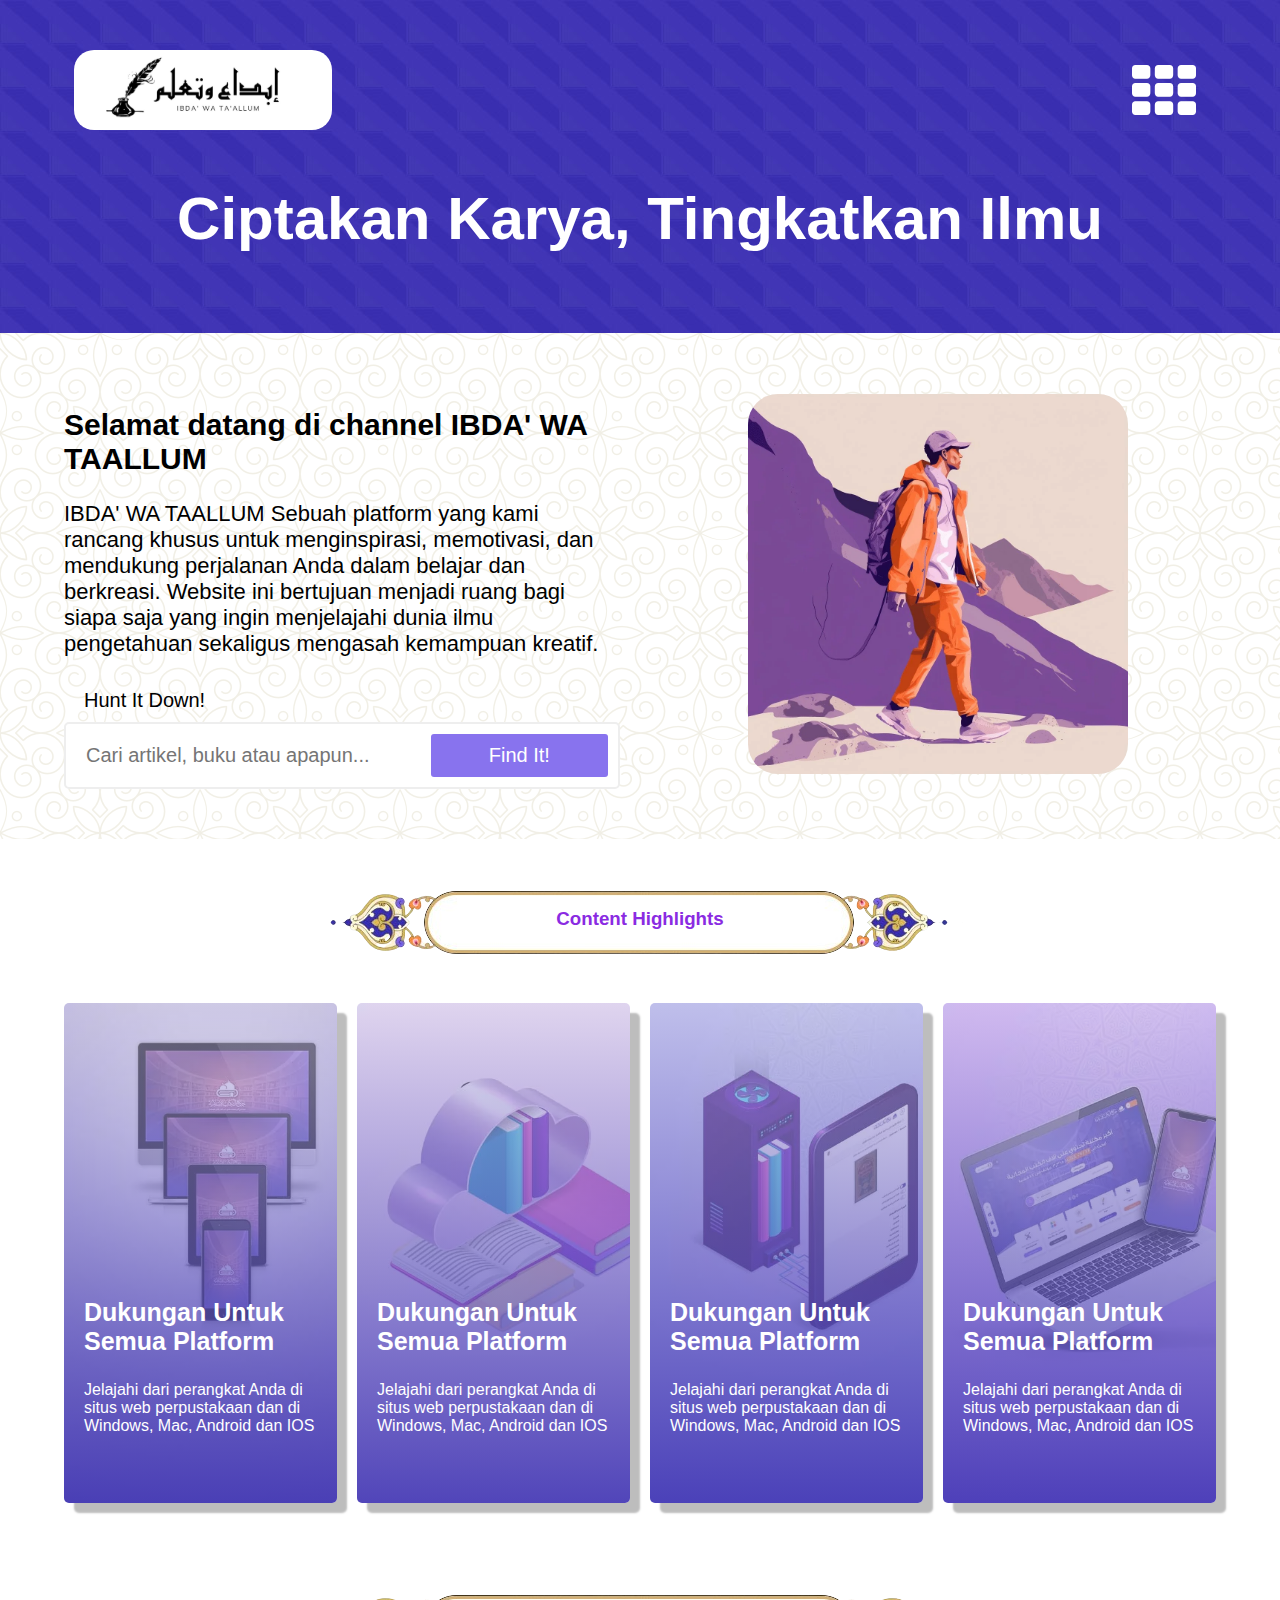
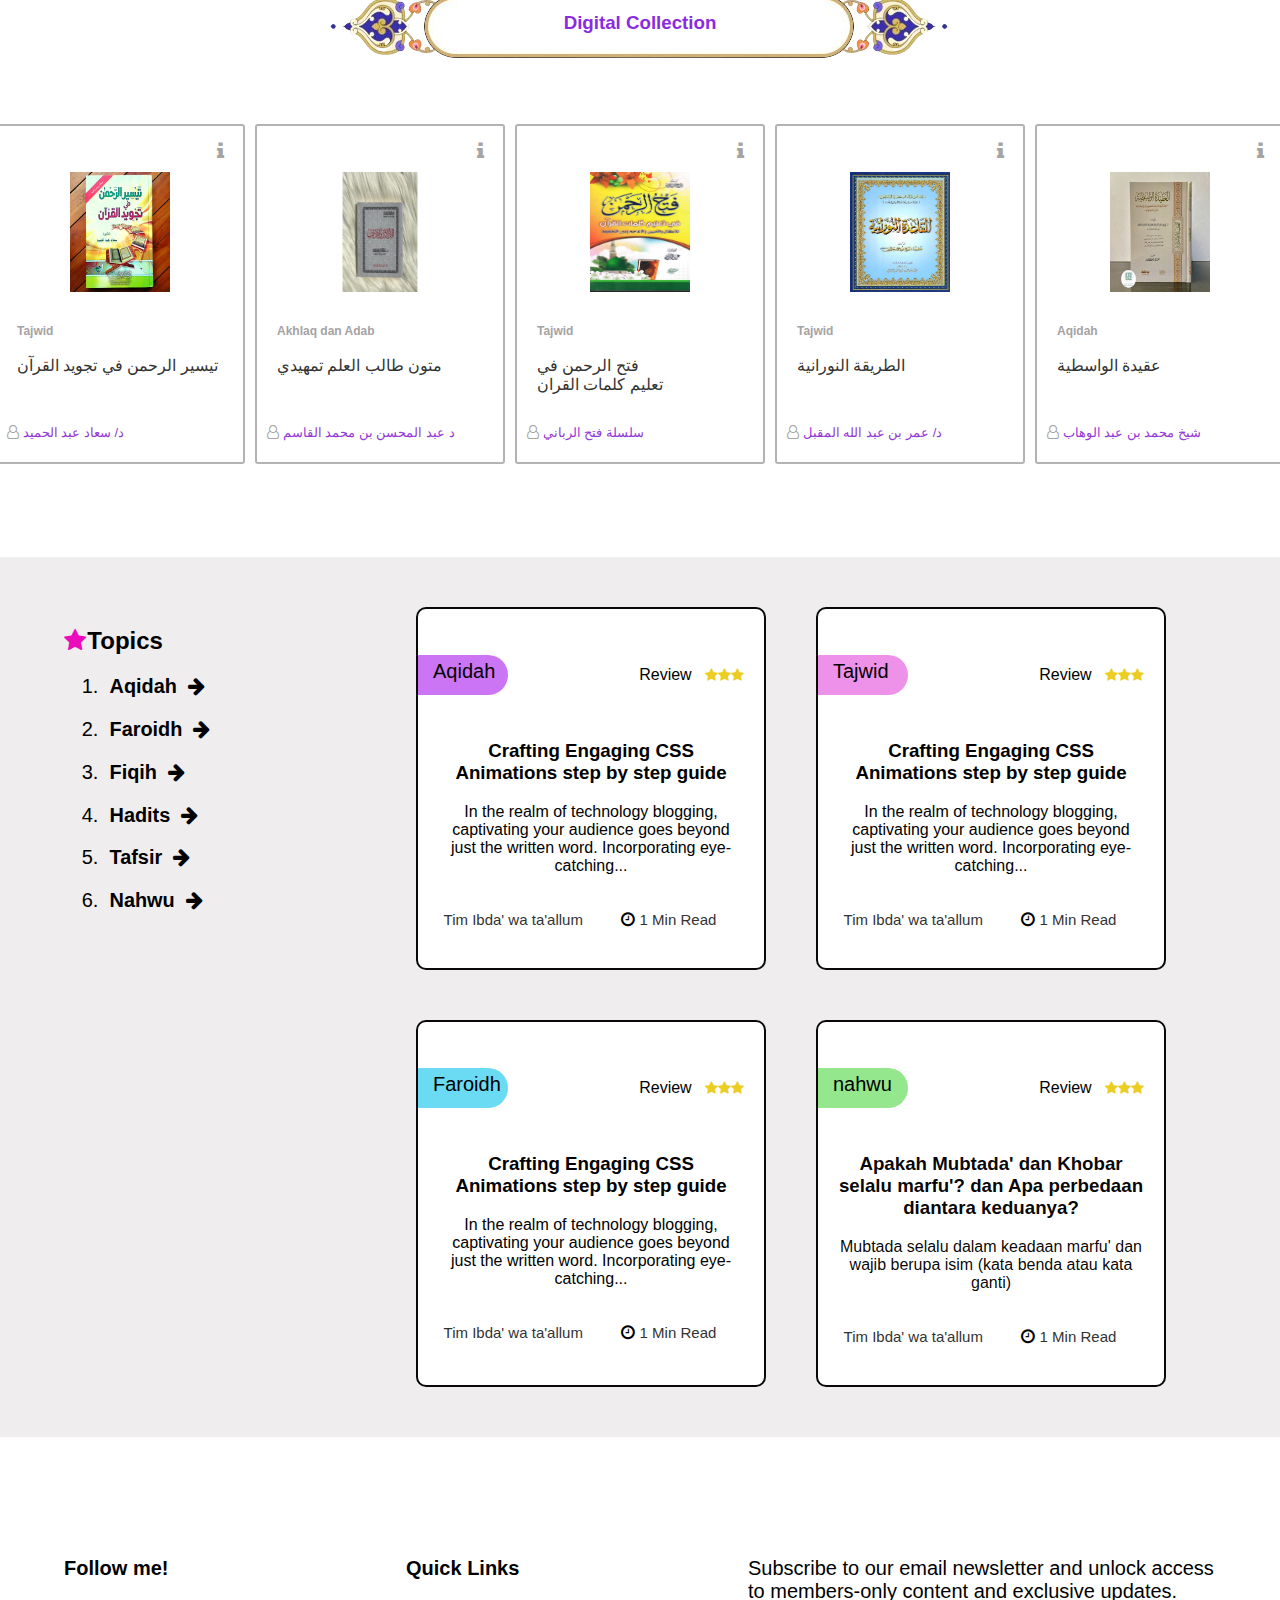
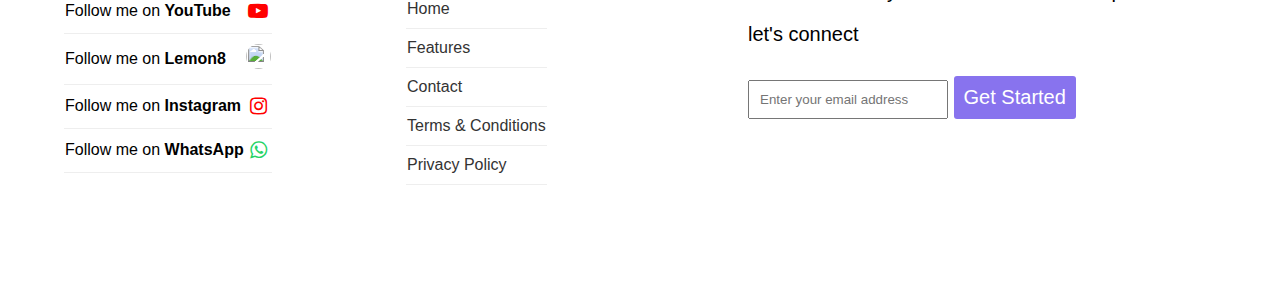
==== commit 61990dc3: "buku buku" ====
--- a/index.html
+++ b/index.html
@@ -89,50 +89,58 @@
         <div class="container">
             <div class="title-floral"><h3>Digital Collection</h3>
                 <div class="feature-list feature-list-library">
-                    <div class="feature-box-white"><a href="#"></a>
+                    <div class="feature-box-white">
+                        <a href="taisirtajwid.pdf">
+                            <div class="library-info">
+                                <i class="fa fa-info" aria-hidden="true"></i>
+                                <img src="taisir.jpeg" alt="1">
+                                <h6>Tajwid</h6>
+                                <p>تيسير الرحمن في تجويد القرآن</p>
+                                <h5><a href="#"><i class="fa fa-user-o" aria-hidden="true"></i>  د/ سعاد عبد الحميد</h5></a>
+                            </div>
+                        </a>
+                    </div>
+                    <div class="feature-box-white">
+                        <a href="tamhidi.pdf">
+                            <div class="library-info">
+                                <i class="fa fa-info" aria-hidden="true"></i>
+                                <img src="mtantamhid.jpeg" alt="1">
+                                <h6>Akhlaq dan Adab</h6>
+                                <p>متون طالب العلم تمهيدي</p>
+                                <h5><a href="#"><i class="fa fa-user-o" aria-hidden="true"></i>  د عبد المحسن بن محمد القاسم</h5></a>
+                            </div>
+                        </a>
+                    </div>
+                    <div class="feature-box-white">
+                        <a href="fathurrohman.pdf">
+                            <div class="library-info">
+                                <i class="fa fa-info" aria-hidden="true"></i>
+                                <img src="fathur.jpg" alt="1">
+                                <h6>Tajwid</h6>
+                                <p>فتح الرحمن في تعليم كلمات القران</p>
+                                <h5><a href="#"><i class="fa fa-user-o" aria-hidden="true"></i>  سلسلة فتح الرباني</h5></a>
+                            </div>
+                        </a>
+                    </div>
+                    <div class="feature-box-white"><a href="qoidahnuroniyyah.pdf">
                         <div class="library-info">
                             <i class="fa fa-info" aria-hidden="true"></i>
-                            <img src="1-removebg-preview.png" alt="1">
-                            <h6>Interpretations and Translations</h6>
-                            <p>Rowwad Translation Center</p>
-                            <h5><a href="#"><i class="fa fa-user-o" aria-hidden="true"></i>  Mohamed Ibn Saleh Al-Othaimeen</h5></a>
-                        </div>
-                    </div>
-                    <div class="feature-box-white"><a href="#"></a>
+                            <img src="nuroniyyah.jpeg" alt="1">
+                            <h6>Tajwid</h6>
+                            <p>الطريقة النورانية</p>
+                            <h5><a href="#"><i class="fa fa-user-o" aria-hidden="true"></i>  د/ عمر بن عبد الله المقبل </h5></a>
+                        </div>
+                    </a>
+                    </div>
+                    <div class="feature-box-white"><a href="wasithiyah.pdf">
                         <div class="library-info">
                             <i class="fa fa-info" aria-hidden="true"></i>
-                            <img src="2-removebg-preview.png" alt="1">
-                            <h6>Interpretations and Translations</h6>
-                            <p>English- Hilali-Khan</p>
-                            <h5><a href="#"><i class="fa fa-user-o" aria-hidden="true"></i>  Mohamed Ibn Saleh Al-Othaimeen</h5></a>
-                        </div>
-                    </div>
-                    <div class="feature-box-white"><a href="#"></a>
-                        <div class="library-info">
-                            <a href="#"><i class="fa fa-info" aria-hidden="true"></i></a>
-                            <img src="3-removebg-preview.png" alt="1">
-                            <h6>Ethics, Morals and Dua</h6>
-                            <p>Essential Rights That the Pure, Innate Nature Calls for but Islam</p>
-                            <h5><a href="#"><i class="fa fa-user-o" aria-hidden="true"></i>  Mohamed Ibn Saleh Al-Othaimeen</h5></a>
-                        </div>
-                    </div>
-                    <div class="feature-box-white"><a href="#"></a>
-                        <div class="library-info">
-                            <i class="fa fa-info" aria-hidden="true"></i>
-                            <img src="4-removebg-preview.png" alt="1">
-                            <h6>Prophetic Biography</h6>
-                            <p>Cultural Values in the Message of Prophet Muhammad (PBUH)</p>
-                            <h5><a href="#"><i class="fa fa-user-o" aria-hidden="true"></i>  Muhammad ibn Abdullah as-Saheem</h5></a>
-                        </div>
-                    </div>
-                    <div class="feature-box-white"><a href="#"></a>
-                        <div class="library-info">
-                            <i class="fa fa-info" aria-hidden="true"></i>
-                            <img src="5-removebg-preview.png" alt="1">
-                            <h6>Beliefs</h6>
-                            <p>Islam Its Foundations And Concepts</p>
-                            <h5><a href="#"><i class="fa fa-user-o" aria-hidden="true"></i>  Muhammad ibn Abdullah as-Saheem</a></h5>
-                        </div>
+                            <img src="washitiyyah.jpeg" alt="1">
+                            <h6>Aqidah</h6>
+                            <p>عقيدة الواسطية</p>
+                            <h5><a href="#"><i class="fa fa-user-o" aria-hidden="true"></i>  شيخ محمد بن عبد الوهاب <a></h5>
+                        </div>
+                    </a>
                     </div>
                 </div>
             </div>
--- a/styles.css
+++ b/styles.css
@@ -8,6 +8,7 @@
     /* position: fixed; */
     top: 0;
     left: 0;
+    width: 100%;
 }
 .grid-container-2 {
     display: grid;
@@ -16,7 +17,7 @@
     gap: 40px;
 }
 .container {
-    max-width: 1000px;
+    max-width: 90%;
     /* max-width: 90%; */
     margin: auto;
 }
@@ -98,8 +99,8 @@
     text-align: center;
 }
 .welcome-image img {
-    width: 500px;
-    border-radius: 300px;
+    width: 380px;
+    border-radius: 30px;
 }
 /* .about {} */
 .feature {
@@ -233,7 +234,7 @@
     background-color: #e2dfdf8e;
 }
 .blog-box {
-    margin-left: 100px;
+    /* margin-left: 50px; */
 }
 .blog-box li a{
     text-decoration: none;
@@ -245,7 +246,7 @@
 }
 .starrr {
     color: #e90bbc;
-    width: 15px;
+    width: 10px;
 }
 .blog-list {
     display: grid;
@@ -265,6 +266,7 @@
     border: 2px solid #020000f7;
     border-radius: 10px;
     padding: 20px;
+    width: 350px;
 }
 .blog-text a {
     color: #020000f7;
@@ -274,16 +276,16 @@
     display: flex;
 }
 .star h5 {
-    margin-left: -20px;
     font-size: 20px;
     padding-right: 40px;
-    padding-left: 30px;
-    padding-top: 10px;
-    padding-bottom: 10px;
+    padding-left: 15px;
+    padding-top: 5px;
     border-top-right-radius: 50px;
     border-bottom-right-radius: 50px;
-    margin-top: 20px;
     font-weight: 400;
+    height: 40px;
+    width: 90px;
+    margin: auto auto auto -20px;
 }
 .bg-soft-green {
     background-color: #94e78c;
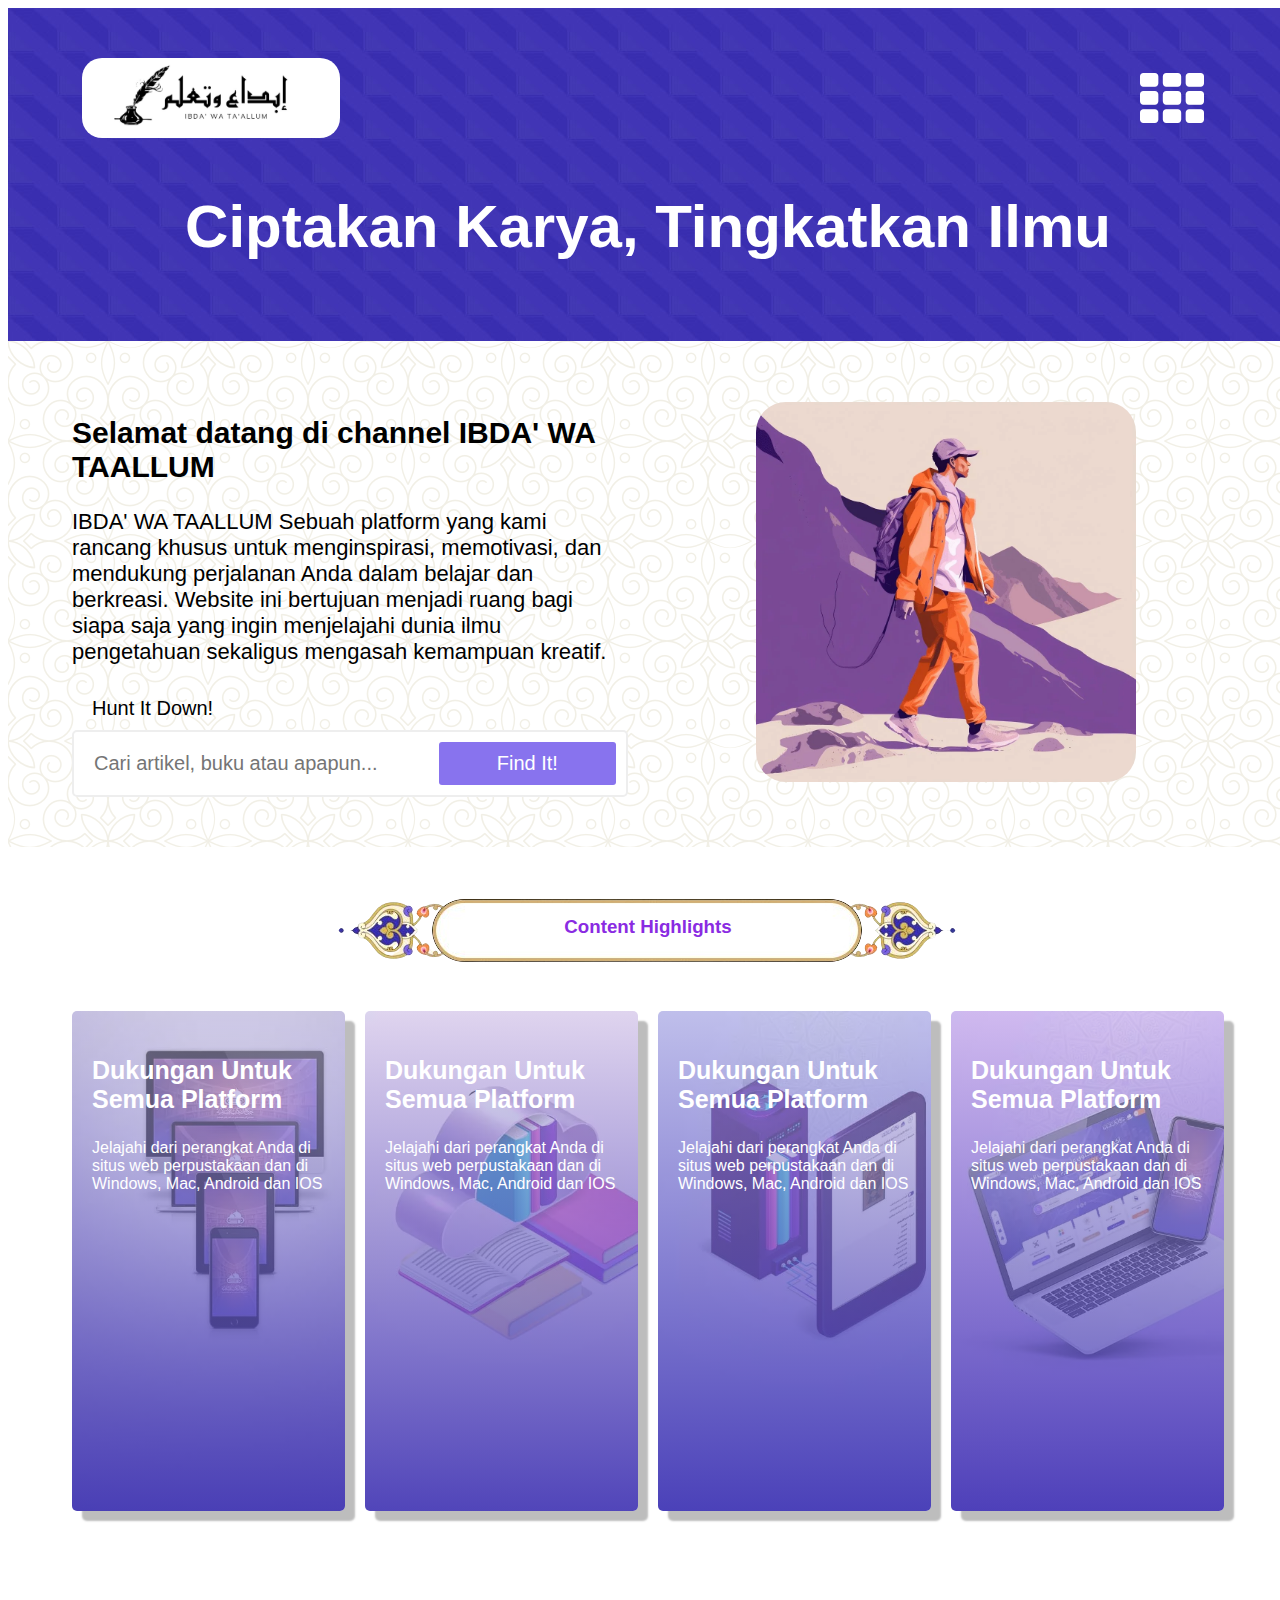
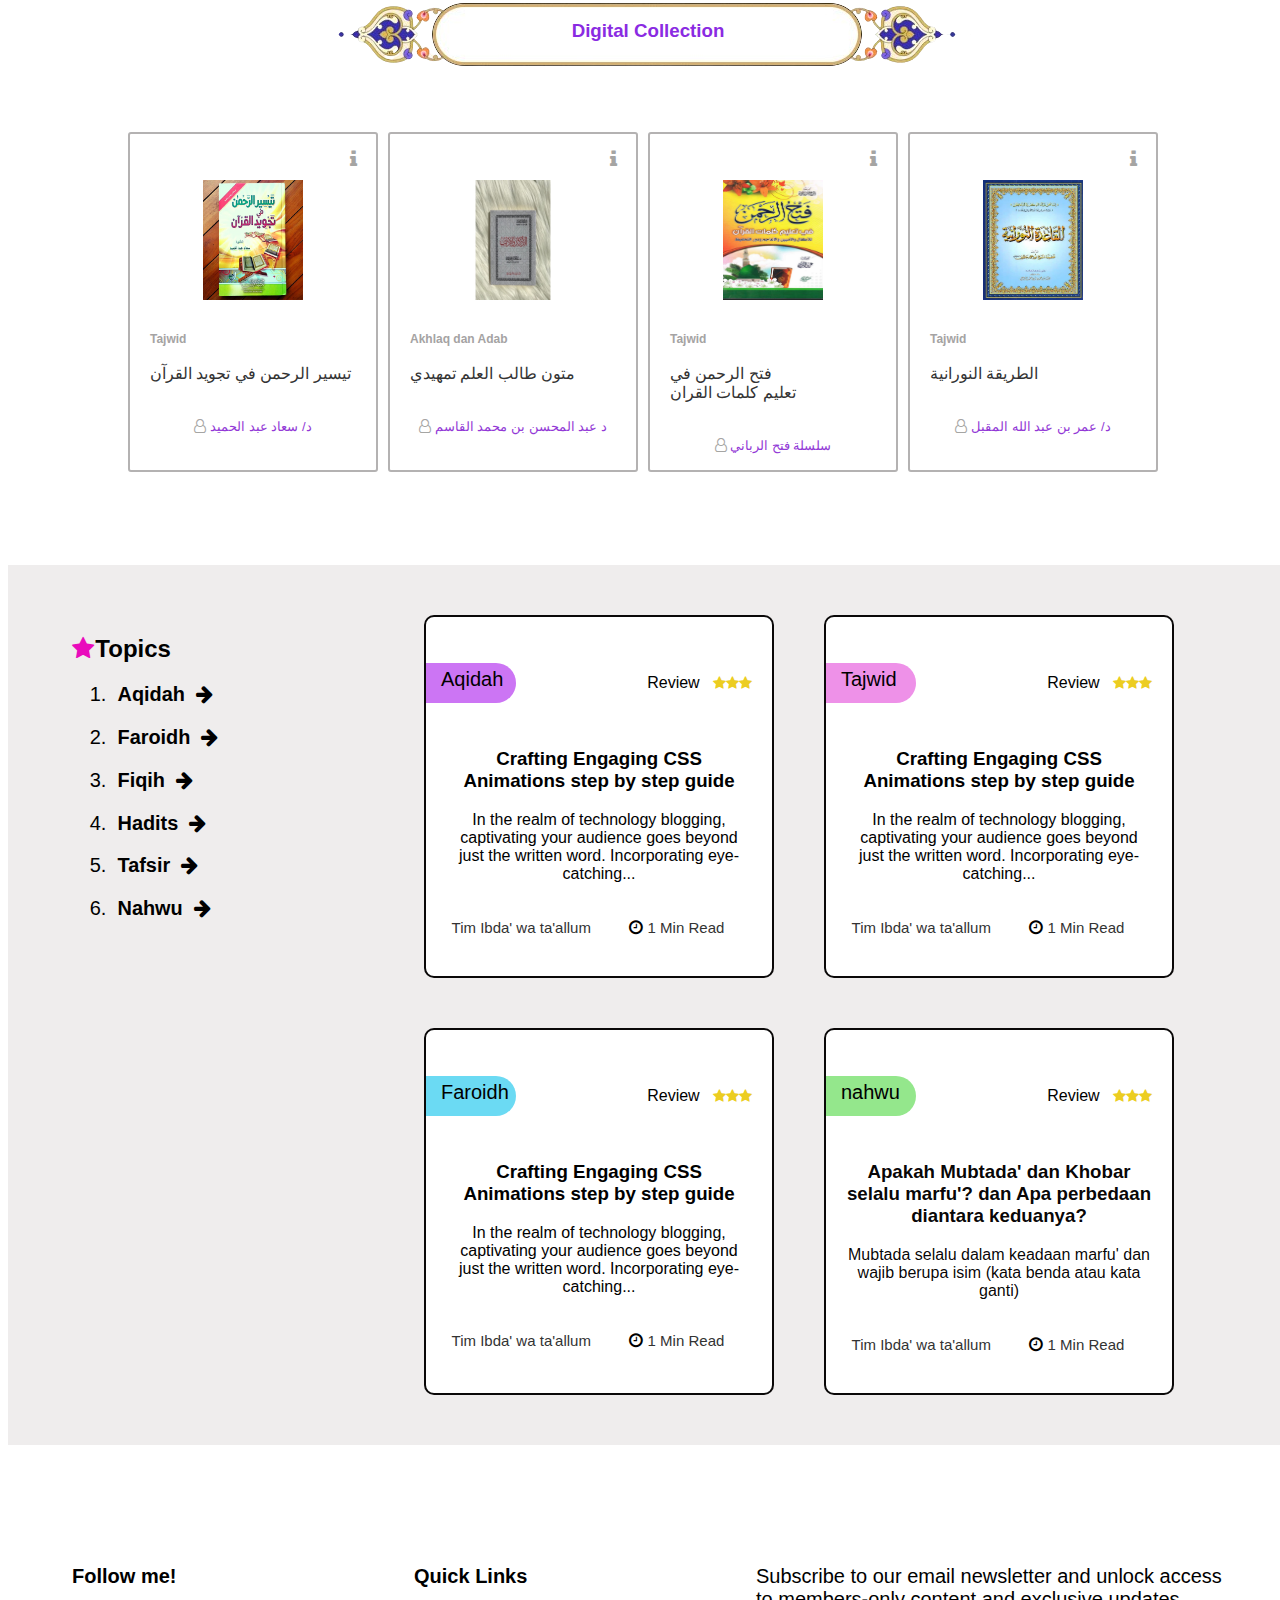
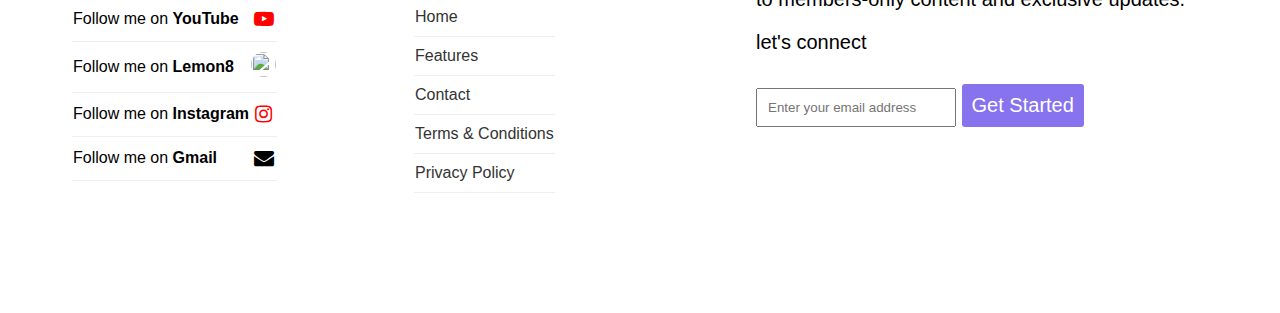
==== commit 08c990e6: "responsif" ====
--- a/index.html
+++ b/index.html
@@ -53,7 +53,7 @@
     <div class="feature">
         <div class="container">
             <div class="title-floral"><h3>Content Highlights</h3></div>
-                <div class="feature-list">
+                <div class="feature-list-a">
                     <div class="feature-box feature-box-platform">
                         <div class="section-info">
                             <h3>Dukungan Untuk Semua Platform</h3>
@@ -100,7 +100,7 @@
                             </div>
                         </a>
                     </div>
-                    <div class="feature-box-white">
+                    <div class="feature-box-white grid-item-1">
                         <a href="tamhidi.pdf">
                             <div class="library-info">
                                 <i class="fa fa-info" aria-hidden="true"></i>
@@ -111,7 +111,7 @@
                             </div>
                         </a>
                     </div>
-                    <div class="feature-box-white">
+                    <div class="feature-box-white grid-item-2">
                         <a href="fathurrohman.pdf">
                             <div class="library-info">
                                 <i class="fa fa-info" aria-hidden="true"></i>
@@ -122,7 +122,7 @@
                             </div>
                         </a>
                     </div>
-                    <div class="feature-box-white"><a href="qoidahnuroniyyah.pdf">
+                    <div class="feature-box-white grid-item-3"><a href="qoidahnuroniyyah.pdf">
                         <div class="library-info">
                             <i class="fa fa-info" aria-hidden="true"></i>
                             <img src="nuroniyyah.jpeg" alt="1">
@@ -132,7 +132,7 @@
                         </div>
                     </a>
                     </div>
-                    <div class="feature-box-white"><a href="wasithiyah.pdf">
+                    <div class="feature-box-white grid-item-4"><a href="wasithiyah.pdf">
                         <div class="library-info">
                             <i class="fa fa-info" aria-hidden="true"></i>
                             <img src="washitiyyah.jpeg" alt="1">
@@ -241,8 +241,8 @@
                             <td class="icon"><i class="fa fa-instagram" aria-hidden="true" style="color: red;"></i></td>
                         </tr>                        
                         <tr class="table-row">
-                            <td class="label">Follow me on <b>WhatsApp</b></td>
-                            <td class="icon"><i class="fa fa-whatsapp" aria-hidden="true" style="color: #25d366;"></i></td>
+                            <td class="label">Follow me on <b>Gmail</b></td>
+                            <td class="icon"><i class="fa fa-envelope" aria-hidden="true"></i></td>
                         </tr>                        
                     </table>
                 </div>
--- a/styles.css
+++ b/styles.css
@@ -3,12 +3,13 @@
     font-family: 'Gill Sans', 'Gill Sans MT', Calibri, 'Trebuchet MS', sans-serif;
 }
 body {
-    padding: 0px;
-    margin: 0px;
+    /* padding: 0;
+    margin: 0; */
     /* position: fixed; */
-    top: 0;
-    left: 0;
+    /* top: 0;
+    left: 0; */
     width: 100%;
+    margin-right: -0px;
 }
 .grid-container-2 {
     display: grid;
@@ -122,6 +123,16 @@
     display: grid;
     grid-template-columns: 1fr 1fr 1fr 1fr;
     gap: 20px;
+    margin: 40px auto;
+    width: 60%;
+}
+.grid-item-4 {
+    display: none;
+}
+.feature-list-a {
+    display: grid;
+    grid-template-columns: 1fr 1fr 1fr 1fr;
+    gap: 20px;
     margin-top: 40px;
 }
 .feature-list-library {
@@ -133,7 +144,7 @@
 .feature-box {
     height: 500px;
     border-radius: 5px;
-    position: relative;
+    /* position: relative; */
     box-shadow: 10px 10px 2px #bdbdbd;
 }
 .feature-box-platform {
@@ -157,7 +168,7 @@
     height: 250px;
     padding: 20px;
     color: white;
-    position: absolute;
+    /* position: absolute; */
     bottom: 0;
 }
 .feature-box-white {
@@ -168,7 +179,7 @@
     justify-content: center;
     text-align: center;
     border-radius: 3px;
-    position: relative;
+    /* position: relative; */
     cursor: pointer;
 }
 .section-info h3 {
@@ -212,7 +223,7 @@
     font-size: 13px;
     margin-right: 10px;
     margin-left: 10px; 
-    position: absolute; 
+    /* position: absolute;  */
     bottom: 0;
 }
 .library-info h5 i {
@@ -394,7 +405,7 @@
 /* ukuran medium tablet */
 @media (max-width: 1150px) {
     .container {
-        max-width: 1000px;
+        width: 100%;
     }
     .hero h2 {
         font-size: 20px;
@@ -422,16 +433,34 @@
 }
 
 /* ukuran small tablet */
-@media (max-width: 1024px) {
+@media (max-width: 1050px) {
     .container {
         max-width: 750px;
+    }
+    .feature-list {
+        grid-template-columns: 1fr 1fr 1fr 1fr;
+    }
+    .grid-item-4 {
+        display: none;
+    }
+    .grid-item-3 {
+        display: none;
     }
 }
 
 /* ukuran hp besar */
 @media (max-width: 800px) {
     .container {
-        max-width: 600px;
+        max-width: 700px;
+    }
+    .feature-list {
+        grid-template-columns: 1fr 1fr 1fr;
+    }
+    .grid-item-4 {
+        display: none;
+    }
+    .grid-item-3 {
+        display: none;
     }
 }
 /* ukuran hp sedang */
@@ -439,10 +468,37 @@
     .container {
         max-width: 550px;
     }
+    .feature-list {
+        grid-template-columns: 1fr 1fr;
+    }
+    .grid-item-4 {
+        display: none;
+    }
+    .grid-item-3 {
+        display: none;
+    }
+    .grid-item-2 {
+        display: none;
+    }
 }
 /* ukuran hp agak kecil */
 @media (max-width: 700px) {
     .container {
         max-width: 400px;
     }
+    .feature-list {
+        grid-template-columns: 1fr;
+    }
+    .grid-item-4 {
+        display: none;
+    }
+    .grid-item-3 {
+        display: none;
+    }
+    .grid-item-2 {
+        display: none;
+    }
+    .grid-item-1 {
+        display: none;
+    }
 }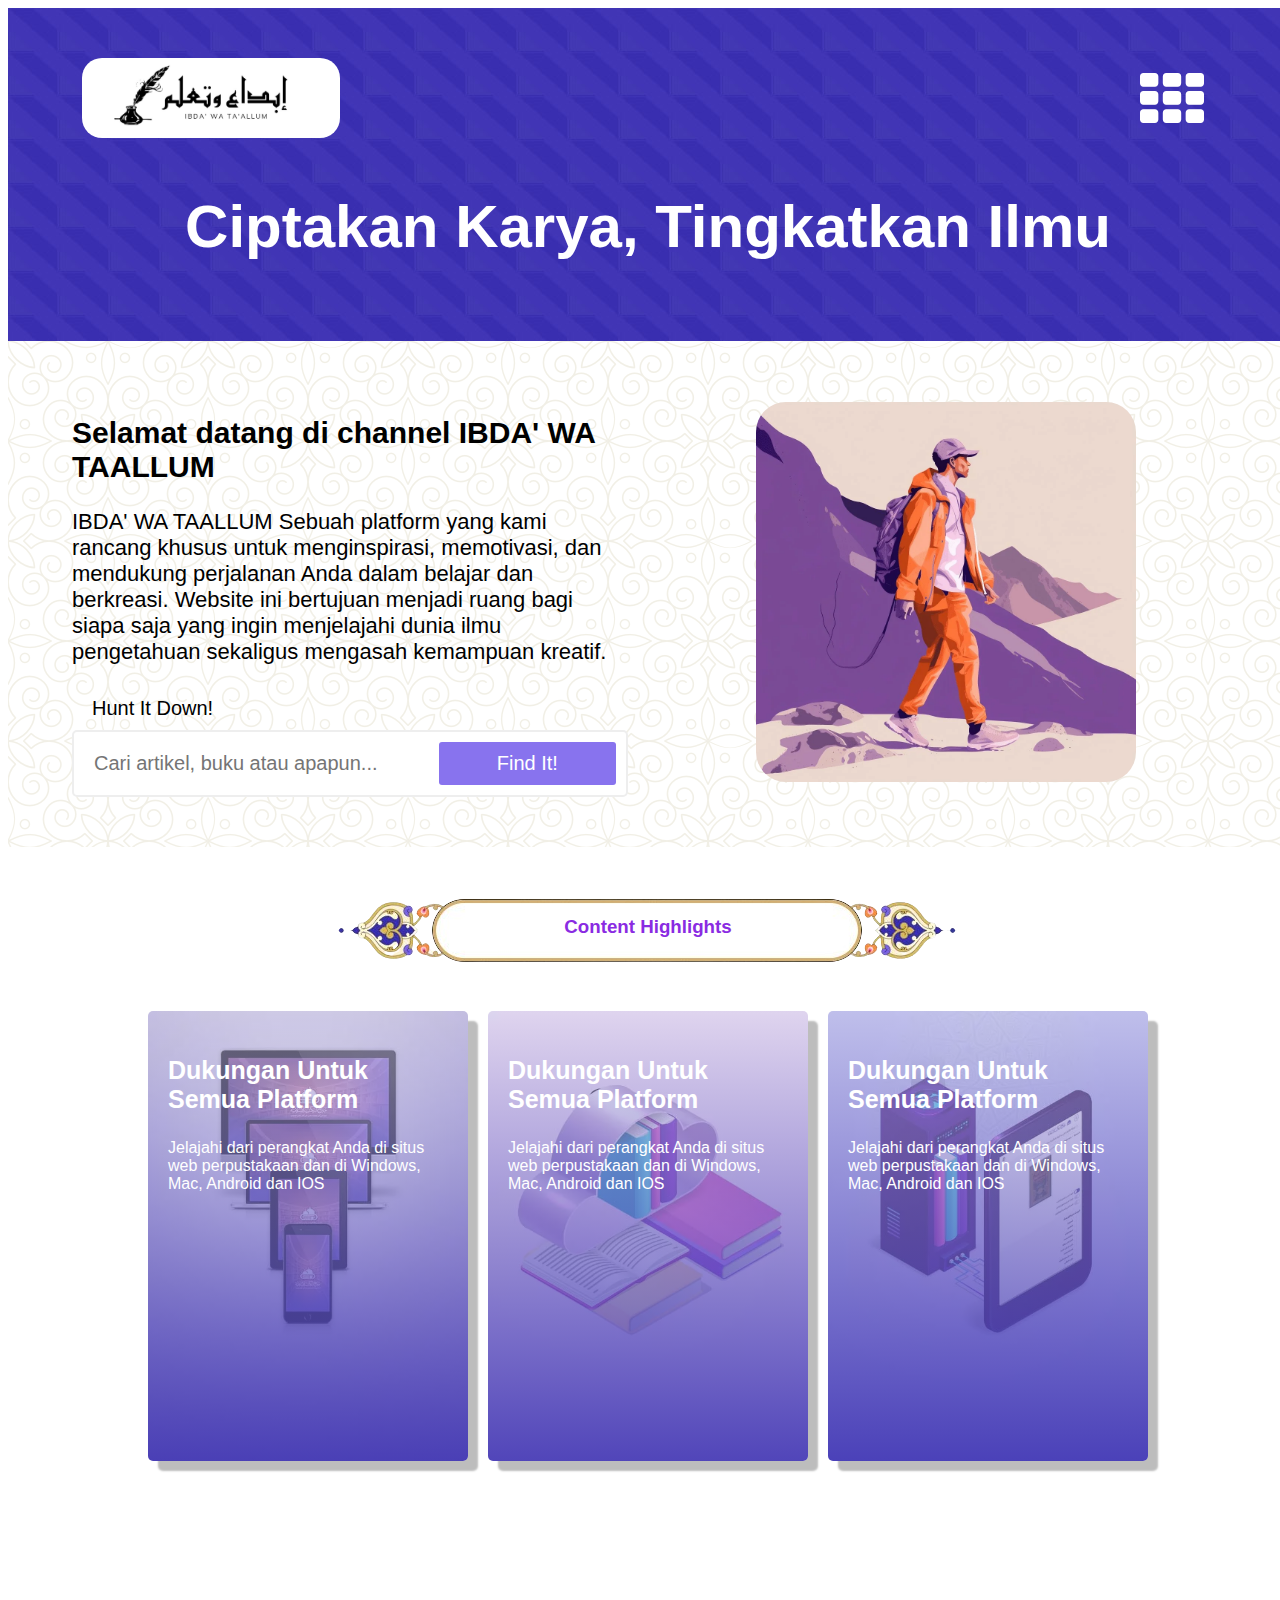
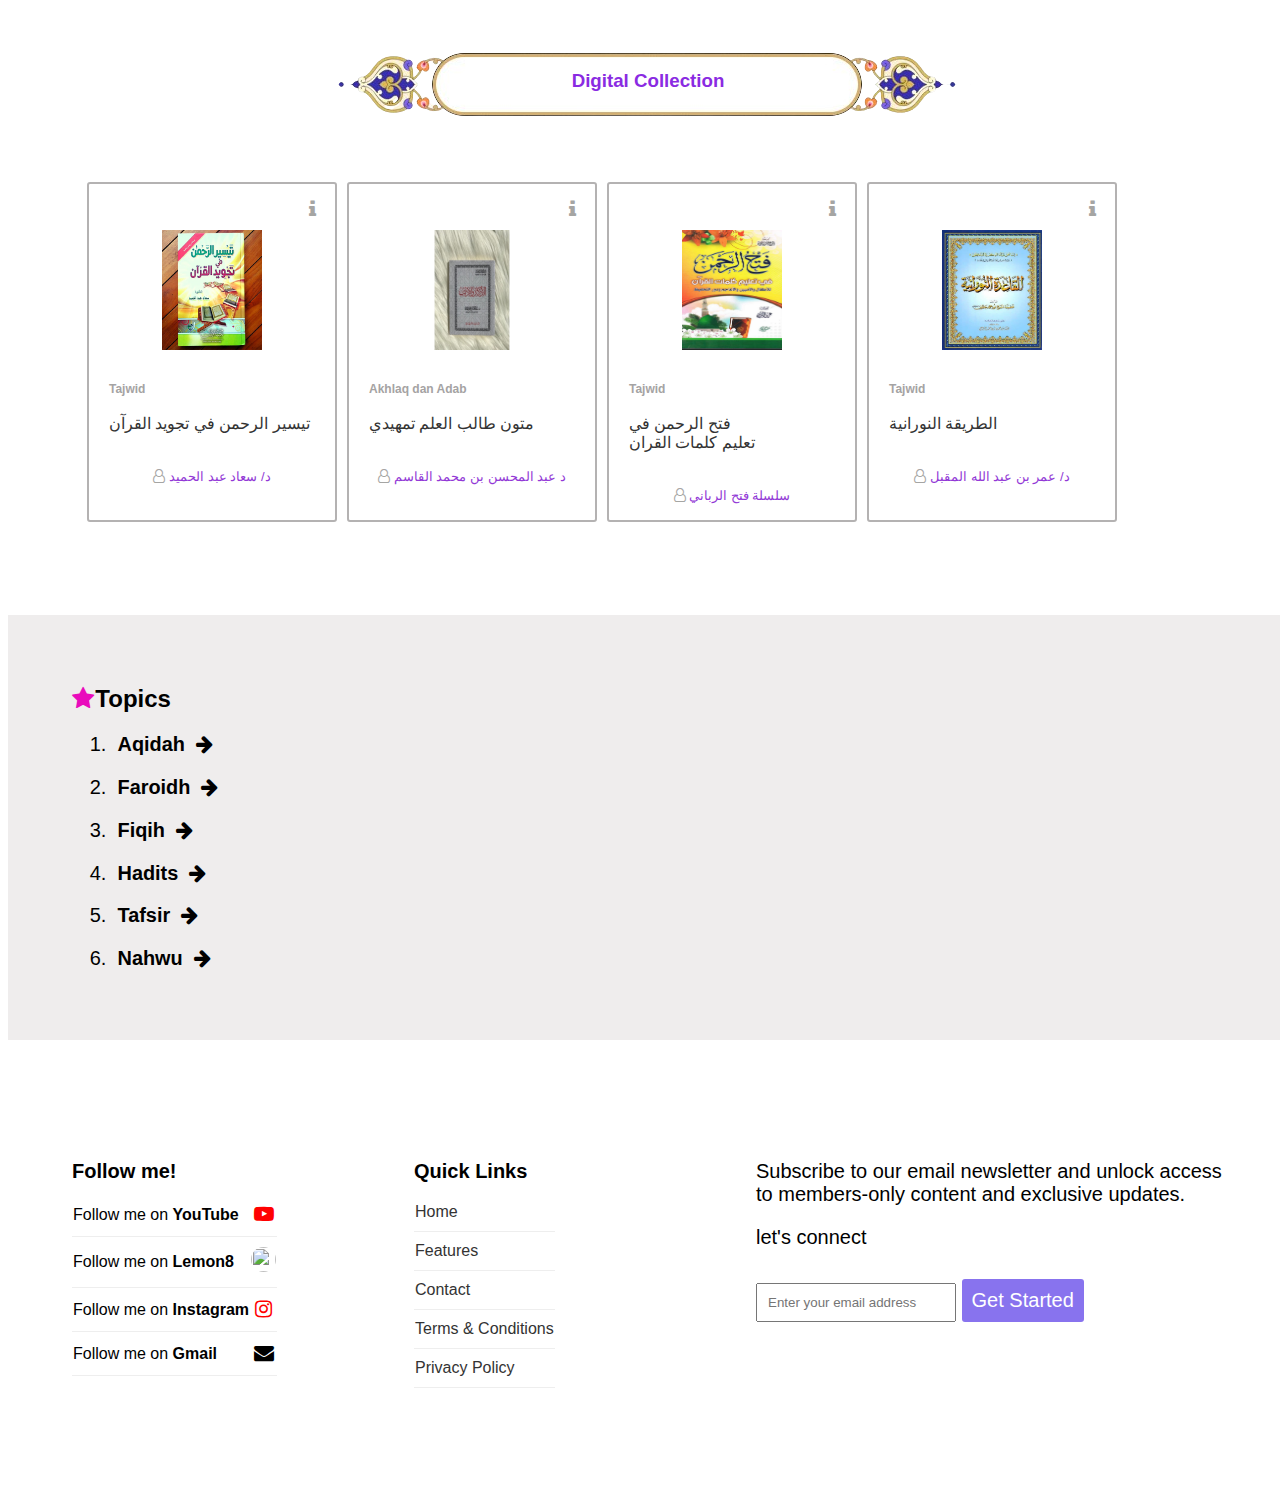
==== commit 6452c992: "responsif ke bbrp kali" ====
--- a/index.html
+++ b/index.html
@@ -60,24 +60,24 @@
                             <p>Jelajahi dari perangkat Anda di situs web perpustakaan dan di Windows, Mac, Android dan IOS</p>
                         </div>
                     </div>
-                    <div class="feature-box feature-box-modern-old">
+                    <div class="feature-box feature-box-modern-old grid-item-1">
                         <div class="section-info">
                             <h3>Dukungan Untuk Semua Platform</h3>
                             <p>Jelajahi dari perangkat Anda di situs web perpustakaan dan di Windows, Mac, Android dan IOS</p>
                         </div>                    
                     </div>
-                    <div class="feature-box feature-box-diversity">
+                    <div class="feature-box feature-box-diversity grid-item-3">
                         <div class="section-info">
                             <h3>Dukungan Untuk Semua Platform</h3>
                             <p>Jelajahi dari perangkat Anda di situs web perpustakaan dan di Windows, Mac, Android dan IOS</p>
                         </div>                    
                     </div>
-                    <div class="feature-box feature-box-beauty">
+                    <!-- <div class="feature-box feature-box-beauty">
                         <div class="section-info">
                             <h3>Dukungan Untuk Semua Platform</h3>
                             <p>Jelajahi dari perangkat Anda di situs web perpustakaan dan di Windows, Mac, Android dan IOS</p>
                         </div>                    
-                    </div>
+                    </div> -->
                 </div>
             </div>
         </div>
@@ -88,7 +88,7 @@
     <div class="feature">
         <div class="container">
             <div class="title-floral"><h3>Digital Collection</h3>
-                <div class="feature-list feature-list-library">
+                <div class="feature-list feature-list-library position">
                     <div class="feature-box-white">
                         <a href="taisirtajwid.pdf">
                             <div class="library-info">
@@ -166,7 +166,7 @@
                     </ol>
                 </div>
                 <!-- div untuk blog dan grid ke dua -->
-                <div class="blog-info">
+                <!-- <div class="blog-info">
                     <div class="blog-text">
                         <div class="star">
                             <h5 class="bg-soft-purple">Aqidah</h5>
@@ -215,7 +215,7 @@
                             <footer> <i class="fa fa-clock-o" aria-hidden="true"></i> <a href="#"> 1 Min Read</a> </footer>
                         </div>
                     </div>
-                </div>
+                </div> -->
             </div>
         </div>
     </div>
--- a/styles.css
+++ b/styles.css
@@ -117,8 +117,6 @@
     padding-top: 10px;
     color: blueviolet;
 }
-/* .title-floral h3 {
-} */
 .feature-list {
     display: grid;
     grid-template-columns: 1fr 1fr 1fr 1fr;
@@ -131,18 +129,20 @@
 }
 .feature-list-a {
     display: grid;
-    grid-template-columns: 1fr 1fr 1fr 1fr;
+    grid-template-columns: 1fr 1fr 1fr;
+    width: 1000px;
+    height: 1000px;
     gap: 20px;
-    margin-top: 40px;
+    margin: 40px auto -450px auto;
 }
 .feature-list-library {
     grid-template-columns: 1fr 1fr 1fr 1fr 1fr;
-    margin-top: 90px;
+    margin: 90px;
     gap: 10px;
     justify-content: center;
 }
 .feature-box {
-    height: 500px;
+    height: 450px;
     border-radius: 5px;
     /* position: relative; */
     box-shadow: 10px 10px 2px #bdbdbd;
@@ -433,7 +433,7 @@
 }
 
 /* ukuran small tablet */
-@media (max-width: 1050px) {
+@media (max-width: 1100px) {
     .container {
         max-width: 750px;
     }
@@ -445,6 +445,13 @@
     }
     .grid-item-3 {
         display: none;
+    }
+    .feature-list-a {
+        grid-template-columns: 1fr 1fr;
+        width: 700px;
+        height: 1000px;
+        gap: 20px;
+        margin: 80px auto -500px auto;
     }
 }
 
@@ -462,9 +469,19 @@
     .grid-item-3 {
         display: none;
     }
+    .grid-item-2 {
+        display: none;
+    }
+    .feature-list-a {
+        grid-template-columns: 1fr 1fr;
+        width: 550px;
+        height: 1000px;
+        gap: 20px;
+        margin: 80px auto -500px auto;
+    }
 }
 /* ukuran hp sedang */
-@media (max-width: 700px) {
+/* @media (max-width: 700px) {
     .container {
         max-width: 550px;
     }
@@ -480,11 +497,11 @@
     .grid-item-2 {
         display: none;
     }
-}
+} */
 /* ukuran hp agak kecil */
 @media (max-width: 700px) {
     .container {
-        max-width: 400px;
+        max-width: 600px;
     }
     .feature-list {
         grid-template-columns: 1fr;
@@ -501,4 +518,37 @@
     .grid-item-1 {
         display: none;
     }
+    .position {
+        text-align: center;
+        margin-left: 40px;
+    }
+    .feature-list-a {
+        grid-template-columns: 1fr;
+        width: 300px;
+        height: 1000px;
+        gap: 20px;
+        margin: 80px auto -500px auto;
+    }
+    .feature-box-white {
+        margin: auto;
+        text-align: center;
+        padding: 20px;
+    }
+    .title-floral {
+        width: 300px;
+        height: 60px;
+        border: 3px solid chocolate;
+        background-color: yellow;
+        border-radius: 100px;
+        /* padding-bottom: 100px;
+        padding-right: 200px; */
+    }
+    .title-floral h3 {
+        margin-top: 35px;
+        margin-left: 170px;
+        width: 200px;    
+    }
+    .feature-list-library {
+        margin-left: 150px;
+    }
 }